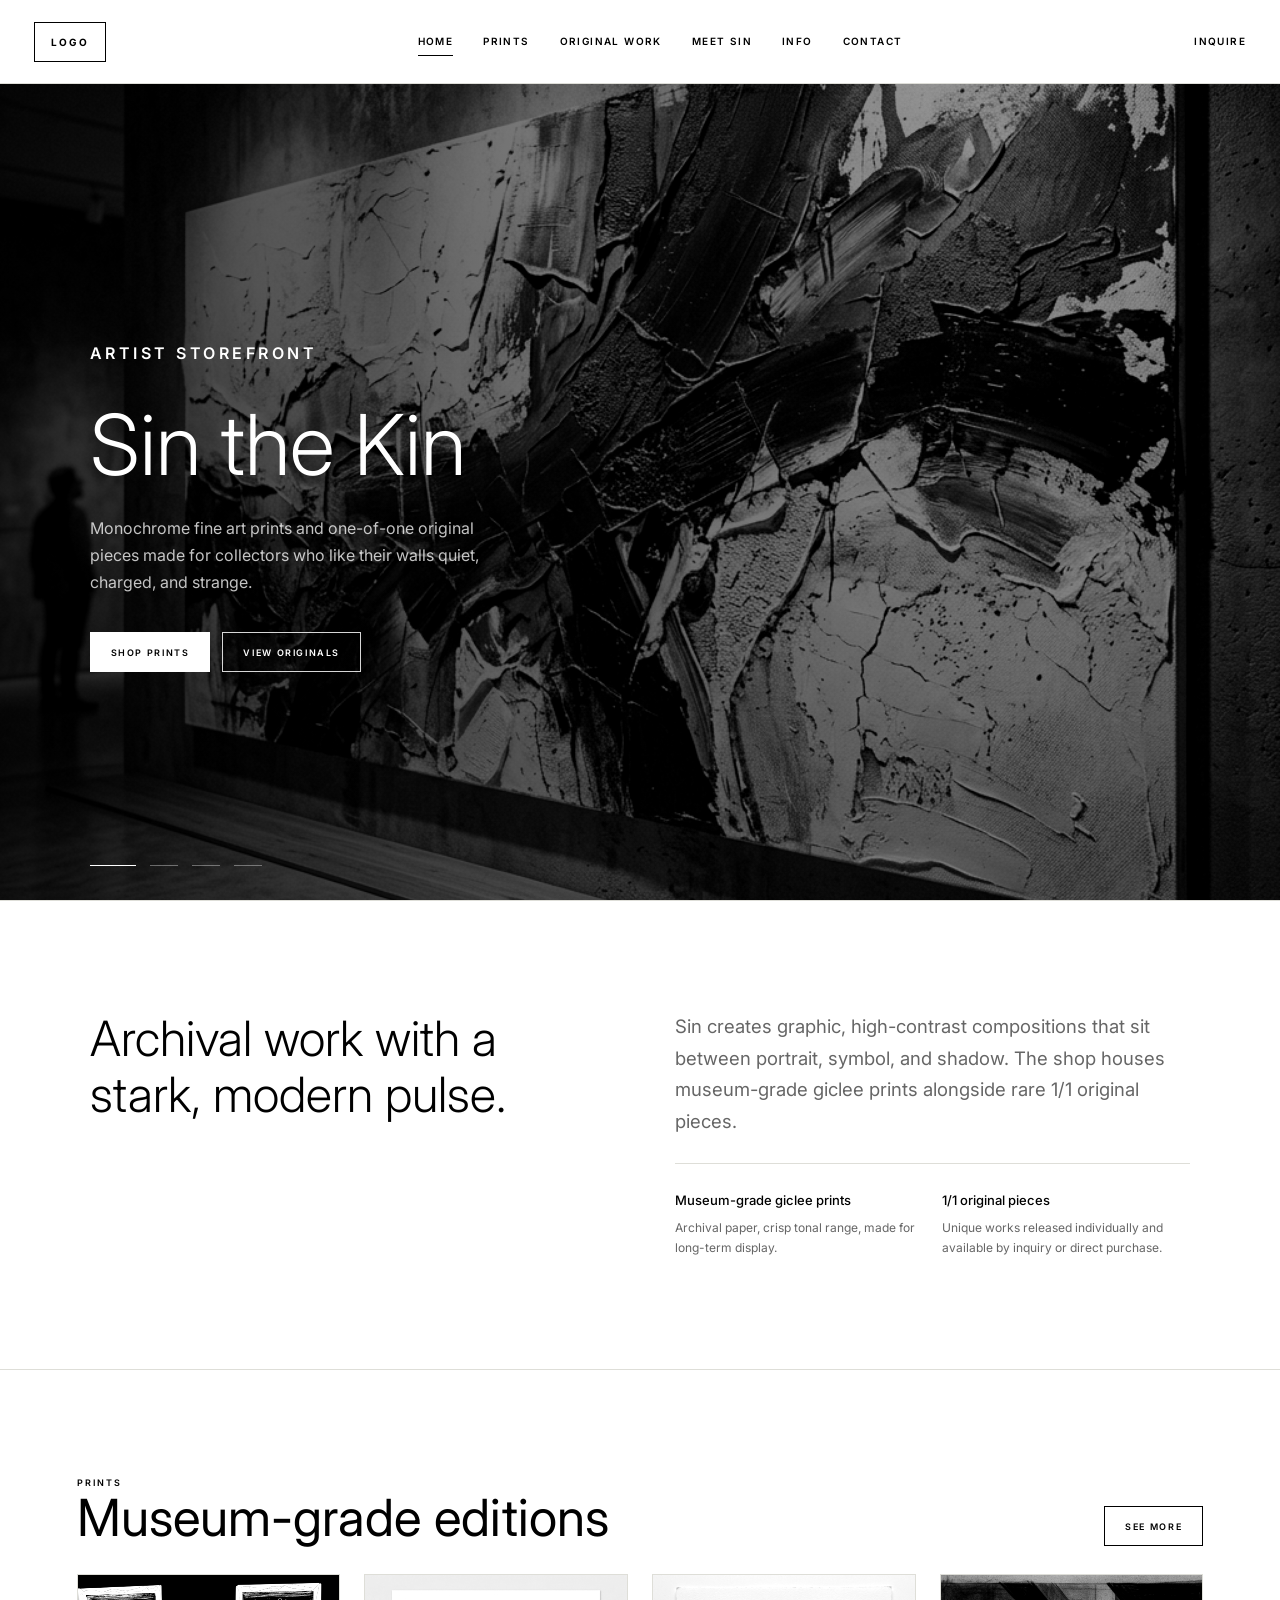
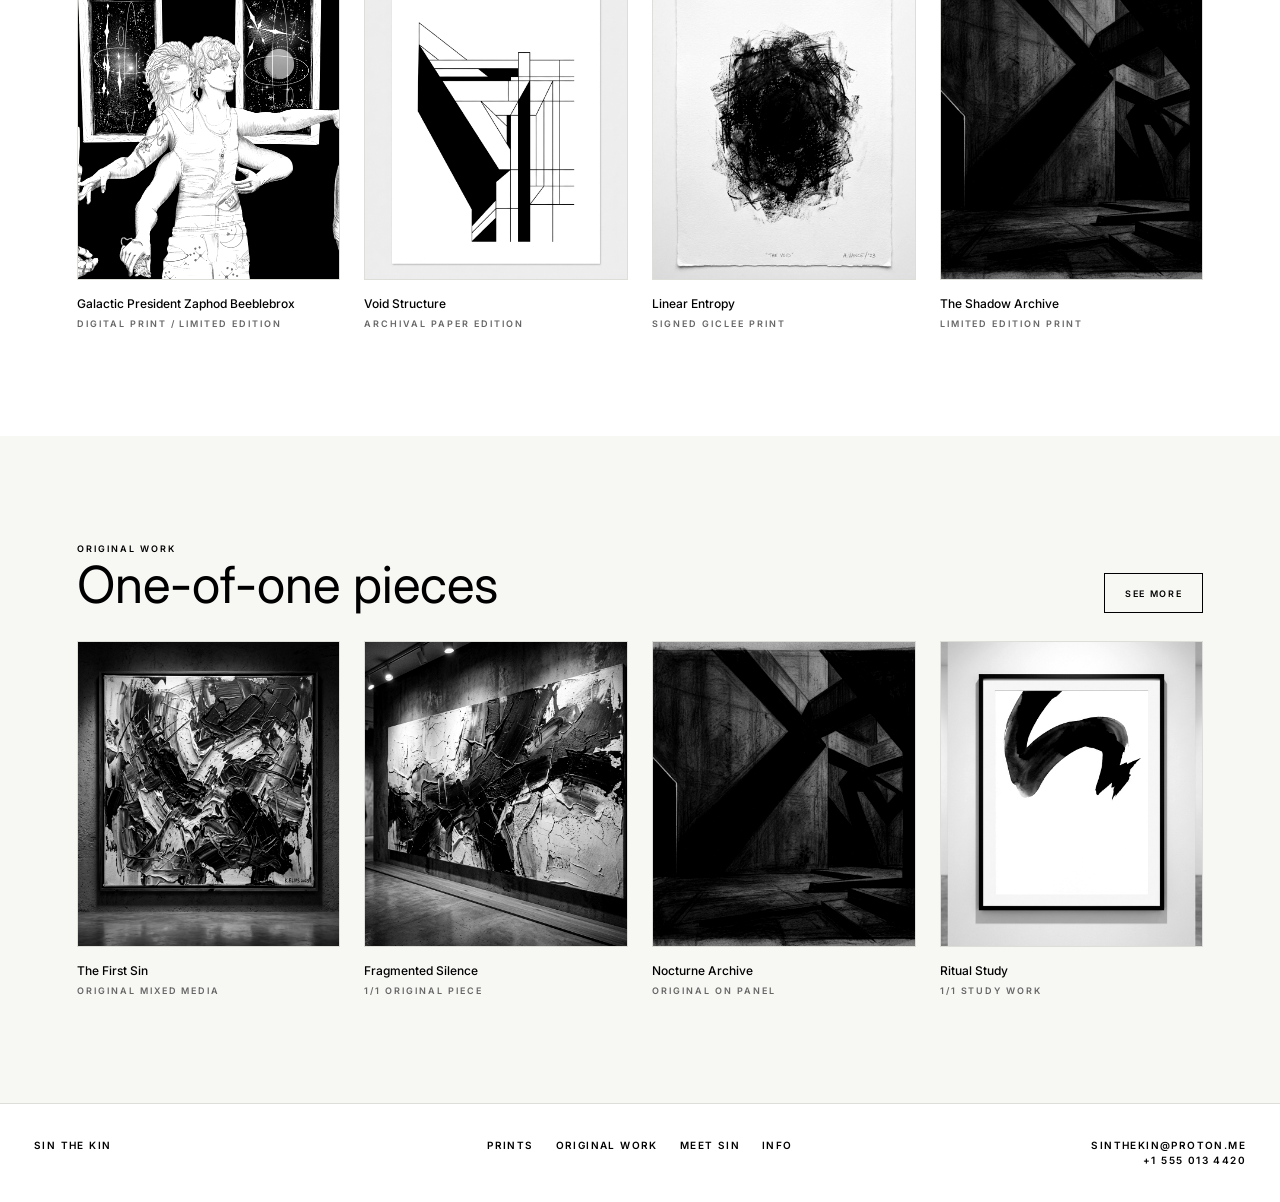
==== index.html @ 2b5909f4 "Initial Sin the Kin website" ====
<!DOCTYPE html>
<html lang="en">

<head>
    <meta charset="UTF-8">
    <meta name="viewport" content="width=device-width, initial-scale=1.0">
    <title>Sin the Kin | Fine Art Prints and Originals</title>
    <link rel="preconnect" href="https://fonts.googleapis.com">
    <link rel="preconnect" href="https://fonts.gstatic.com" crossorigin>
    <link href="https://fonts.googleapis.com/css2?family=Inter:wght@300;400;700;800;900&display=swap" rel="stylesheet">
    <link rel="stylesheet" href="styles.css">
</head>

<body>
    <header class="site-header">
        <a href="index.html" class="logo-mark">Logo</a>
        <nav class="top-nav" aria-label="Primary navigation">
            <a href="index.html" class="active">Home</a>
            <a href="prints.html">Prints</a>
            <a href="originals.html">Original Work</a>
            <a href="meet-sin.html">Meet Sin</a>
            <a href="info.html">Info</a>
            <a href="contact.html">Contact</a>
        </nav>
        <a class="utility-link" href="contact.html">Inquire</a>
    </header>

    <main>
        <section class="hero" aria-label="Featured artwork">
            <div class="hero-slide active" style="background-image: url('assets/hero-01.png');"></div>
            <div class="hero-slide" style="background-image: url('assets/hero-02.png');"></div>
            <div class="hero-slide" style="background-image: url('assets/original-01.png');"></div>
            <div class="hero-slide" style="background-image: url('assets/print-01.png');"></div>

            <div class="hero-copy">
                <p class="eyebrow">Artist storefront</p>
                <h1>Sin the Kin</h1>
                <p>Monochrome fine art prints and one-of-one original pieces made for collectors who like their walls quiet, charged, and strange.</p>
                <div class="button-row">
                    <a class="button fill" href="prints.html">Shop Prints</a>
                    <a class="button" href="originals.html">View Originals</a>
                </div>
            </div>

            <div class="hero-dots" aria-hidden="true">
                <span class="active"></span>
                <span></span>
                <span></span>
                <span></span>
            </div>
        </section>

        <section class="intro-band" aria-labelledby="intro-title">
            <h2 id="intro-title">Archival work with a stark, modern pulse.</h2>
            <div class="intro-copy">
                <p>Sin creates graphic, high-contrast compositions that sit between portrait, symbol, and shadow. The shop houses museum-grade giclee prints alongside rare 1/1 original pieces.</p>
                <div class="intro-points">
                    <div>
                        <h3>Museum-grade giclee prints</h3>
                        <p>Archival paper, crisp tonal range, made for long-term display.</p>
                    </div>
                    <div>
                        <h3>1/1 original pieces</h3>
                        <p>Unique works released individually and available by inquiry or direct purchase.</p>
                    </div>
                </div>
            </div>
        </section>

        <section class="section" aria-labelledby="prints-preview">
            <div class="section-header">
                <div>
                    <p class="eyebrow">Prints</p>
                    <h2 id="prints-preview">Museum-grade editions</h2>
                </div>
                <a class="see-more" href="prints.html">See More</a>
            </div>
            <div class="product-grid">
                <article class="product-card">
                    <a href="prints.html">
                        <div class="product-image"><img src="assets/galactic-president-zaphod-beeblebrox.jpg" alt="Galactic President Zaphod Beeblebrox print"></div>
                        <h3>Galactic President Zaphod Beeblebrox</h3>
                        <p class="product-meta">Digital print / limited edition</p>
                    </a>
                </article>
                <article class="product-card">
                    <a href="prints.html">
                        <div class="product-image"><img src="assets/print-02.png" alt="Void Structure print"></div>
                        <h3>Void Structure</h3>
                        <p class="product-meta">Archival paper edition</p>
                    </a>
                </article>
                <article class="product-card">
                    <a href="prints.html">
                        <div class="product-image"><img src="assets/print-03.png" alt="Linear Entropy print"></div>
                        <h3>Linear Entropy</h3>
                        <p class="product-meta">Signed giclee print</p>
                    </a>
                </article>
                <article class="product-card">
                    <a href="prints.html">
                        <div class="product-image"><img src="assets/hero-02.png" alt="The Shadow Archive print"></div>
                        <h3>The Shadow Archive</h3>
                        <p class="product-meta">Limited edition print</p>
                    </a>
                </article>
            </div>
        </section>

        <section class="section alt" aria-labelledby="originals-preview">
            <div class="section-header">
                <div>
                    <p class="eyebrow">Original work</p>
                    <h2 id="originals-preview">One-of-one pieces</h2>
                </div>
                <a class="see-more" href="originals.html">See More</a>
            </div>
            <div class="product-grid">
                <article class="product-card">
                    <a href="originals.html">
                        <div class="product-image"><img src="assets/original-01.png" alt="The First Sin original artwork"></div>
                        <h3>The First Sin</h3>
                        <p class="product-meta">Original mixed media</p>
                    </a>
                </article>
                <article class="product-card">
                    <a href="originals.html">
                        <div class="product-image"><img src="assets/hero-01.png" alt="Fragmented Silence original artwork"></div>
                        <h3>Fragmented Silence</h3>
                        <p class="product-meta">1/1 original piece</p>
                    </a>
                </article>
                <article class="product-card">
                    <a href="originals.html">
                        <div class="product-image"><img src="assets/hero-02.png" alt="Nocturne Archive original artwork"></div>
                        <h3>Nocturne Archive</h3>
                        <p class="product-meta">Original on panel</p>
                    </a>
                </article>
                <article class="product-card">
                    <a href="originals.html">
                        <div class="product-image"><img src="assets/print-01.png" alt="Ritual Study original artwork"></div>
                        <h3>Ritual Study</h3>
                        <p class="product-meta">1/1 study work</p>
                    </a>
                </article>
            </div>
        </section>
    </main>

    <footer class="site-footer">
        <p>Sin the Kin</p>
        <div class="footer-links">
            <a href="prints.html">Prints</a>
            <a href="originals.html">Original Work</a>
            <a href="meet-sin.html">Meet Sin</a>
            <a href="info.html">Info</a>
        </div>
        <p class="footer-contact">sinthekin@proton.me<br>+1 555 013 4420</p>
    </footer>
    <script>
        const heroSlides = document.querySelectorAll('.hero-slide');
        const heroDots = document.querySelectorAll('.hero-dots span');
        let heroIndex = 0;

        function setHeroSlide(index) {
            heroSlides[heroIndex].classList.remove('active');
            heroDots[heroIndex].classList.remove('active');
            heroIndex = index;
            heroSlides[heroIndex].classList.add('active');
            heroDots[heroIndex].classList.add('active');
        }

        setInterval(() => {
            setHeroSlide((heroIndex + 1) % heroSlides.length);
        }, 4800);
    </script>
</body>

</html>
---- styles.css ----
:root {
    --black: #000;
    --white: #fff;
    --paper: #f7f7f4;
    --line: #deded8;
    --muted: #666;
    --soft: #efefeb;
    --header-height: 84px;
}

* {
    box-sizing: border-box;
    margin: 0;
    padding: 0;
}

html {
    scroll-behavior: smooth;
}

body {
    background: var(--white);
    color: var(--black);
    font-family: Inter, -apple-system, BlinkMacSystemFont, "Segoe UI", sans-serif;
    line-height: 1.5;
    padding-top: var(--header-height);
    -webkit-font-smoothing: antialiased;
}

img {
    display: block;
    max-width: 100%;
}

a {
    color: inherit;
}

h1,
h2,
h3 {
    font-weight: 500;
    letter-spacing: 0;
    line-height: 1.08;
    text-transform: none;
}

p {
    color: var(--muted);
}

.site-header {
    align-items: center;
    background: rgba(255, 255, 255, 0.94);
    border-bottom: 1px solid var(--line);
    display: grid;
    grid-template-columns: 160px 1fr 120px;
    height: var(--header-height);
    left: 0;
    padding: 0 34px;
    position: fixed;
    top: 0;
    width: 100%;
    z-index: 20;
}

.logo-mark {
    border: 1px solid var(--black);
    display: inline-flex;
    font-size: 10px;
    font-weight: 700;
    height: 40px;
    letter-spacing: 0.18em;
    line-height: 1;
    text-decoration: none;
    text-transform: uppercase;
    width: 72px;
    align-items: center;
    justify-content: center;
}

.top-nav {
    display: flex;
    gap: 30px;
    justify-content: center;
}

.top-nav a,
.utility-link,
.footer-links a {
    font-size: 10px;
    font-weight: 600;
    letter-spacing: 0.14em;
    text-decoration: none;
    text-transform: uppercase;
}

.top-nav a {
    border-bottom: 1px solid transparent;
    padding: 6px 0;
}

.top-nav a.active,
.top-nav a:hover,
.footer-links a:hover {
    border-bottom-color: var(--black);
}

.utility-link {
    justify-self: end;
}

.hero {
    align-items: center;
    background: var(--black);
    display: flex;
    min-height: calc(100vh - var(--header-height));
    overflow: hidden;
    padding: clamp(28px, 7vw, 104px);
    position: relative;
}

.hero::after {
    background:
        linear-gradient(90deg, rgba(0, 0, 0, 0.72), rgba(0, 0, 0, 0.42) 42%, rgba(0, 0, 0, 0.18)),
        linear-gradient(180deg, rgba(0, 0, 0, 0.18), rgba(0, 0, 0, 0.34));
    content: "";
    inset: 0;
    position: absolute;
    z-index: 1;
}

.hero-slide {
    background-position: center;
    background-size: cover;
    filter: grayscale(1) contrast(1.06);
    inset: 0;
    opacity: 0;
    position: absolute;
    transform: scale(1.015);
    transition: opacity 1400ms ease, transform 5400ms ease;
}

.hero-slide.active {
    opacity: 1;
    transform: scale(1);
}

.hero-kicker,
.eyebrow,
.product-meta,
.small-label {
    color: var(--black);
    font-size: 9px;
    font-weight: 600;
    letter-spacing: 0.22em;
    text-transform: uppercase;
}

.hero-copy {
    max-width: 560px;
    position: relative;
    z-index: 2;
}

.hero-copy .eyebrow,
.hero-copy h1,
.hero-copy p {
    color: var(--white);
}

.hero-copy h1 {
    font-size: clamp(44px, 7vw, 84px);
    font-weight: 300;
    line-height: 1;
    margin-top: 18px;
    max-width: 520px;
}

.hero-copy p {
    color: rgba(255, 255, 255, 0.76);
    font-size: clamp(15px, 1.25vw, 18px);
    line-height: 1.7;
    margin: 28px 0 36px;
    max-width: 430px;
}

.hero-dots {
    bottom: 34px;
    display: flex;
    gap: 14px;
    left: clamp(28px, 7vw, 104px);
    position: absolute;
    z-index: 2;
}

.hero-dots span {
    background: rgba(255, 255, 255, 0.36);
    display: block;
    height: 1px;
    transition: background 180ms ease, width 180ms ease;
    width: 28px;
}

.hero-dots span.active {
    background: var(--white);
    width: 46px;
}

.button-row {
    display: flex;
    flex-wrap: wrap;
    gap: 12px;
}

.button,
.buy-button,
.see-more {
    align-items: center;
    border: 1px solid var(--black);
    display: inline-flex;
    font-size: 9px;
    font-weight: 600;
    justify-content: center;
    letter-spacing: 0.18em;
    min-height: 40px;
    padding: 0 20px;
    text-decoration: none;
    text-transform: uppercase;
    transition: background 180ms ease, color 180ms ease;
}

.button:hover,
.buy-button:hover,
.see-more:hover,
.button.fill {
    background: var(--black);
    color: var(--white);
}

.button.fill:hover {
    background: var(--white);
    color: var(--black);
}

.hero .button {
    border-color: rgba(255, 255, 255, 0.84);
    color: var(--white);
}

.hero .button.fill {
    background: var(--white);
    color: var(--black);
}

.hero .button:hover {
    background: var(--white);
    color: var(--black);
}

.hero .button.fill:hover {
    background: transparent;
    color: var(--white);
}

.intro-band {
    background: var(--white);
    border-bottom: 1px solid var(--line);
    border-top: 1px solid var(--line);
    color: var(--black);
    display: grid;
    gap: 70px;
    grid-template-columns: 1fr 1fr;
    padding: 110px clamp(24px, 7vw, 104px);
}

.intro-band h2 {
    color: var(--black);
    font-size: clamp(30px, 3.8vw, 54px);
    font-weight: 300;
    line-height: 1.16;
    max-width: 620px;
}

.intro-copy {
    display: grid;
    gap: 26px;
}

.intro-copy p {
    color: var(--muted);
    font-size: clamp(15px, 1.45vw, 19px);
    line-height: 1.7;
}

.intro-points {
    border-top: 1px solid var(--line);
    display: grid;
    gap: 18px;
    grid-template-columns: 1fr 1fr;
    padding-top: 28px;
}

.intro-points h3 {
    color: var(--black);
    font-size: 13px;
    font-weight: 500;
    line-height: 1.35;
}

.intro-points p {
    color: var(--muted);
    font-size: 12px;
    margin-top: 8px;
}

.section {
    padding: 106px clamp(22px, 6vw, 86px);
}

.section.alt {
    background: var(--paper);
}

.section-header,
.page-header {
    align-items: end;
    display: flex;
    gap: 24px;
    justify-content: space-between;
    margin-bottom: 28px;
}

.section-header h2,
.page-header h1 {
    font-size: clamp(30px, 4vw, 54px);
    font-weight: 400;
    line-height: 1.12;
}

.section-header p,
.page-header p {
    max-width: 420px;
}

.product-grid {
    display: grid;
    gap: 24px;
    grid-template-columns: repeat(4, minmax(0, 1fr));
}

.product-grid.full {
    grid-template-columns: repeat(5, minmax(0, 1fr));
}

.product-card {
    min-width: 0;
}

.product-card a {
    text-decoration: none;
}

.product-image {
    aspect-ratio: 1 / 1.16;
    background: var(--soft);
    border: 1px solid var(--line);
    margin-bottom: 16px;
    overflow: hidden;
}

.product-image img {
    filter: grayscale(1) contrast(1.08);
    height: 100%;
    object-fit: cover;
    transition: transform 320ms ease;
    width: 100%;
}

.product-card:hover img {
    transform: scale(1.035);
}

.product-card h3 {
    font-size: 12px;
    font-weight: 500;
    line-height: 1.35;
    margin-bottom: 6px;
}

.product-card .product-meta {
    color: var(--muted);
    font-size: 9px;
    line-height: 1.35;
}

.product-detail-layout {
    display: grid;
    gap: clamp(28px, 5vw, 72px);
    grid-template-columns: minmax(0, 1.1fr) minmax(300px, 0.9fr);
}

.product-detail-image {
    background: var(--soft);
    border: 1px solid var(--line);
}

.product-detail-image img {
    filter: grayscale(1) contrast(1.04);
    height: 100%;
    object-fit: cover;
    width: 100%;
}

.product-description {
    color: var(--black);
    font-size: 15px;
    line-height: 1.65;
    margin-bottom: 22px;
}

.product-specs {
    display: grid;
    gap: 16px;
    margin: 22px 0;
}

.product-specs div {
    border-top: 1px solid var(--line);
    display: grid;
    gap: 14px;
    grid-template-columns: 130px 1fr;
    padding-top: 14px;
}

.product-specs dt,
.price-row span {
    color: var(--black);
    font-size: 9px;
    font-weight: 600;
    letter-spacing: 0.18em;
    text-transform: uppercase;
}

.product-specs dd,
.product-note {
    color: var(--muted);
    font-size: 13px;
    line-height: 1.55;
}

.price-row {
    display: flex;
    flex-wrap: wrap;
    gap: 10px 18px;
    margin-top: 22px;
}

.detail-button {
    margin-top: 28px;
    max-width: 320px;
}

.buy-button {
    margin-top: 13px;
    width: 100%;
}

.page-header {
    min-height: 240px;
    padding: 86px clamp(22px, 6vw, 86px) 34px;
}

.statement-layout {
    display: grid;
    gap: 54px;
    grid-template-columns: 0.78fr 1.22fr;
}

.statement-layout img {
    aspect-ratio: 4 / 5;
    filter: grayscale(1) contrast(1.08);
    height: 100%;
    object-fit: cover;
    width: 100%;
}

.statement-text {
    align-content: center;
    display: grid;
    gap: 26px;
}

.statement-text .lead {
    color: var(--black);
    font-size: clamp(24px, 3vw, 40px);
    font-weight: 300;
    line-height: 1.2;
}

.text-columns {
    columns: 2 280px;
    column-gap: 44px;
}

.text-columns p {
    break-inside: avoid;
    margin-bottom: 18px;
}

.info-list {
    border-top: 1px solid var(--line);
    max-width: 920px;
}

details {
    border-bottom: 1px solid var(--line);
    padding: 24px 0;
}

summary {
    cursor: pointer;
    font-size: clamp(22px, 3vw, 34px);
    font-weight: 400;
    letter-spacing: 0;
    list-style: none;
    text-transform: none;
}

summary::-webkit-details-marker {
    display: none;
}

summary::after {
    content: "+";
    float: right;
    font-weight: 400;
}

details[open] summary::after {
    content: "-";
}

details p {
    margin-top: 18px;
    max-width: 690px;
}

.contact-panel {
    border: 1px solid var(--line);
    display: grid;
    gap: 1px;
    grid-template-columns: 1fr 1fr;
    max-width: 980px;
}

.contact-item {
    background: var(--white);
    padding: 34px;
}

.contact-item a {
    display: block;
    font-size: clamp(22px, 3vw, 36px);
    font-weight: 400;
    line-height: 1.12;
    margin-top: 16px;
    text-decoration: none;
    text-transform: none;
}

.site-footer {
    border-top: 1px solid var(--line);
    display: grid;
    gap: 30px;
    grid-template-columns: 1fr auto 1fr;
    padding: 34px;
}

.site-footer p {
    color: var(--black);
    font-size: 10px;
    font-weight: 600;
    letter-spacing: 0.14em;
    text-transform: uppercase;
}

.footer-links {
    display: flex;
    gap: 22px;
    justify-content: center;
}

.footer-contact {
    justify-self: end;
    text-align: right;
}

@media (max-width: 980px) {
    :root {
        --header-height: 112px;
    }

    .site-header {
        grid-template-columns: 1fr auto;
        height: var(--header-height);
        padding: 16px 22px;
    }

    .top-nav {
        grid-column: 1 / -1;
        grid-row: 2;
        justify-content: flex-start;
        gap: 18px;
        overflow-x: auto;
        padding-top: 12px;
    }

    .utility-link {
        align-self: start;
    }

    .intro-band,
    .statement-layout,
    .contact-panel,
    .product-detail-layout {
        grid-template-columns: 1fr;
    }

    .product-grid,
    .product-grid.full {
        grid-template-columns: repeat(2, minmax(0, 1fr));
    }

}

@media (max-width: 640px) {
    .site-header {
        padding-inline: 16px;
    }

    .top-nav a,
    .utility-link,
    .footer-links a {
        font-size: 9px;
    }

    .hero {
        padding: 28px 18px 72px;
    }

    .hero-copy {
        padding: 0;
    }

    .hero-copy h1 {
        font-size: 42px;
    }

    .section,
    .intro-band,
    .page-header {
        padding-inline: 18px;
    }

    .section-header,
    .page-header,
    .site-footer {
        align-items: start;
        flex-direction: column;
        grid-template-columns: 1fr;
    }

    .product-grid,
    .product-grid.full,
    .intro-points {
        grid-template-columns: 1fr;
    }

    .product-specs div {
        grid-template-columns: 1fr;
    }

    .footer-links {
        justify-content: flex-start;
        flex-wrap: wrap;
    }

    .footer-contact {
        justify-self: start;
        text-align: left;
    }
}
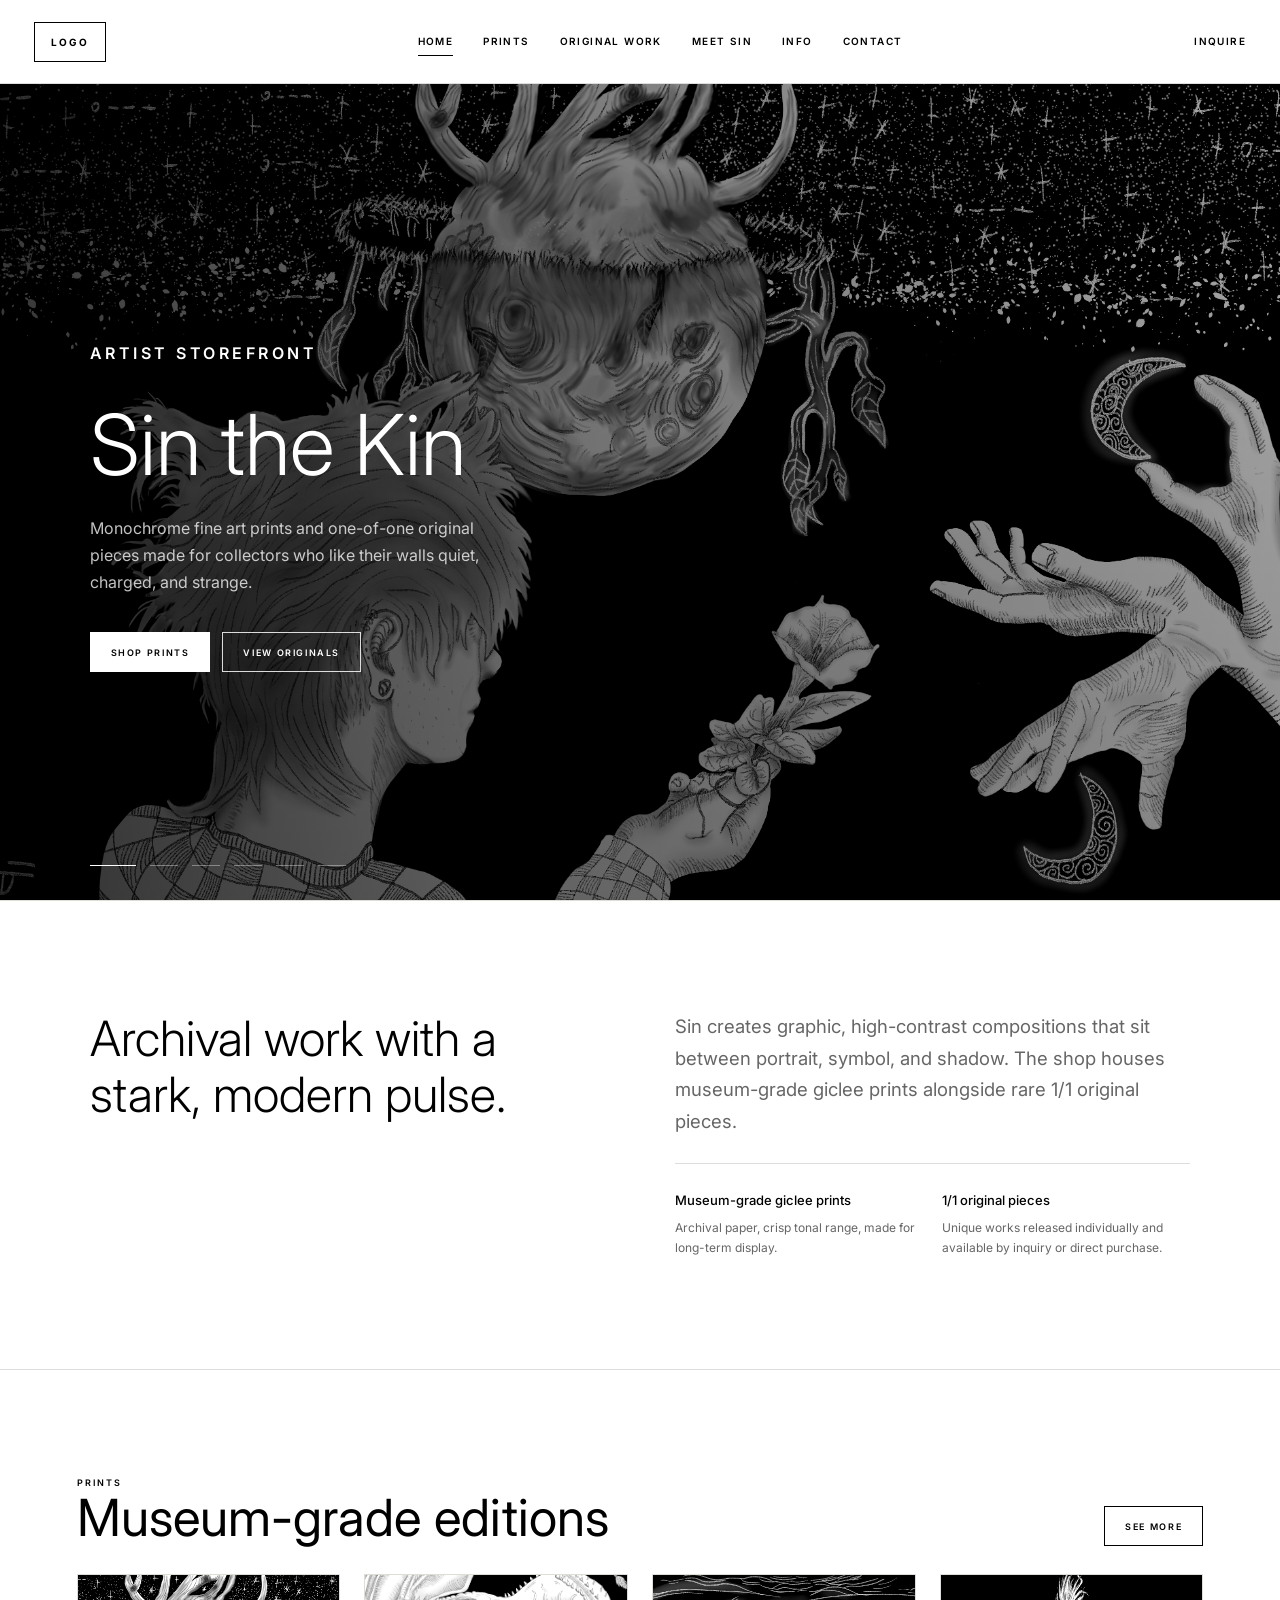
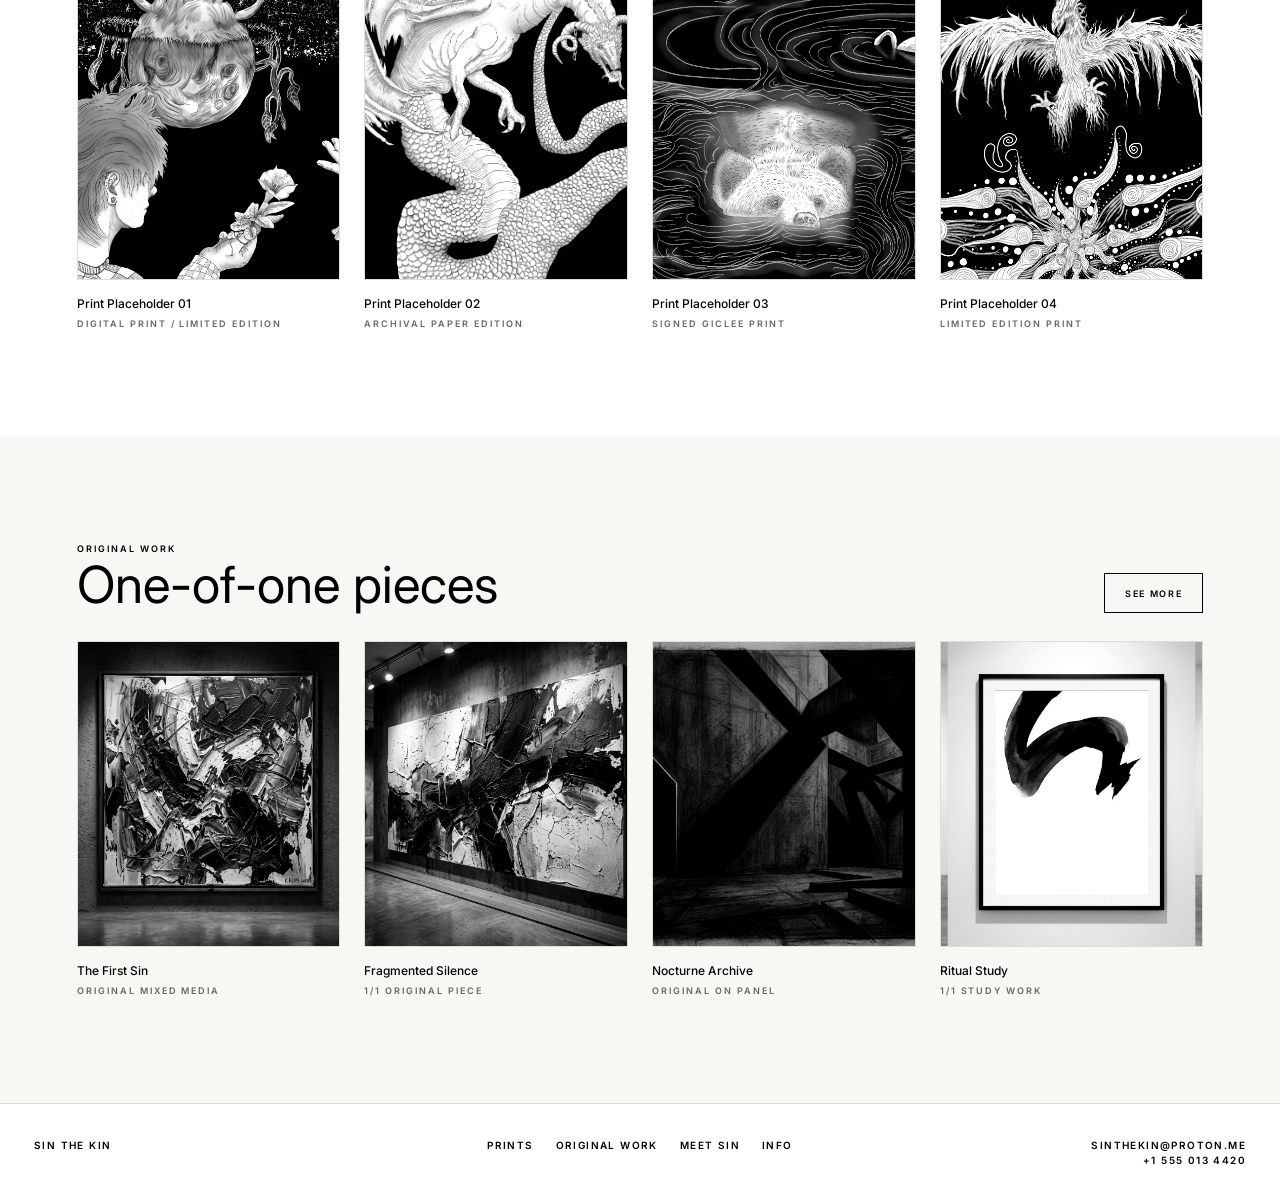
==== commit 60ef4634: "Add new print artwork assets" ====
--- a/index.html
+++ b/index.html
@@ -8,7 +8,7 @@
     <link rel="preconnect" href="https://fonts.googleapis.com">
     <link rel="preconnect" href="https://fonts.gstatic.com" crossorigin>
     <link href="https://fonts.googleapis.com/css2?family=Inter:wght@300;400;700;800;900&display=swap" rel="stylesheet">
-    <link rel="stylesheet" href="styles.css">
+    <link rel="stylesheet" href="styles.css?v=artwork-assets-1">
 </head>
 
 <body>
@@ -27,10 +27,12 @@
 
     <main>
         <section class="hero" aria-label="Featured artwork">
-            <div class="hero-slide active" style="background-image: url('assets/hero-01.png');"></div>
-            <div class="hero-slide" style="background-image: url('assets/hero-02.png');"></div>
-            <div class="hero-slide" style="background-image: url('assets/original-01.png');"></div>
-            <div class="hero-slide" style="background-image: url('assets/print-01.png');"></div>
+            <div class="hero-slide active" style="background-image: url('assets/print-moon-picking.jpg');"></div>
+            <div class="hero-slide" style="background-image: url('assets/print-dragon-study.jpg');"></div>
+            <div class="hero-slide" style="background-image: url('assets/print-honey-swimming.jpg');"></div>
+            <div class="hero-slide" style="background-image: url('assets/print-phoenix-study.jpg');"></div>
+            <div class="hero-slide" style="background-image: url('assets/print-clown-portrait.jpg');"></div>
+            <div class="hero-slide" style="background-image: url('assets/print-court-procession.jpg');"></div>
 
             <div class="hero-copy">
                 <p class="eyebrow">Artist storefront</p>
@@ -44,6 +46,8 @@
 
             <div class="hero-dots" aria-hidden="true">
                 <span class="active"></span>
+                <span></span>
+                <span></span>
                 <span></span>
                 <span></span>
                 <span></span>
@@ -78,29 +82,29 @@
             <div class="product-grid">
                 <article class="product-card">
                     <a href="prints.html">
-                        <div class="product-image"><img src="assets/galactic-president-zaphod-beeblebrox.jpg" alt="Galactic President Zaphod Beeblebrox print"></div>
-                        <h3>Galactic President Zaphod Beeblebrox</h3>
+                        <div class="product-image"><img src="assets/print-moon-picking.jpg" alt="Moon picking print placeholder"></div>
+                        <h3>Print Placeholder 01</h3>
                         <p class="product-meta">Digital print / limited edition</p>
                     </a>
                 </article>
                 <article class="product-card">
                     <a href="prints.html">
-                        <div class="product-image"><img src="assets/print-02.png" alt="Void Structure print"></div>
-                        <h3>Void Structure</h3>
+                        <div class="product-image"><img src="assets/print-dragon-study.jpg" alt="Dragon study print placeholder"></div>
+                        <h3>Print Placeholder 02</h3>
                         <p class="product-meta">Archival paper edition</p>
                     </a>
                 </article>
                 <article class="product-card">
                     <a href="prints.html">
-                        <div class="product-image"><img src="assets/print-03.png" alt="Linear Entropy print"></div>
-                        <h3>Linear Entropy</h3>
+                        <div class="product-image"><img src="assets/print-honey-swimming.jpg" alt="Honey swimming print placeholder"></div>
+                        <h3>Print Placeholder 03</h3>
                         <p class="product-meta">Signed giclee print</p>
                     </a>
                 </article>
                 <article class="product-card">
                     <a href="prints.html">
-                        <div class="product-image"><img src="assets/hero-02.png" alt="The Shadow Archive print"></div>
-                        <h3>The Shadow Archive</h3>
+                        <div class="product-image"><img src="assets/print-phoenix-study.jpg" alt="Phoenix study print placeholder"></div>
+                        <h3>Print Placeholder 04</h3>
                         <p class="product-meta">Limited edition print</p>
                     </a>
                 </article>
--- a/styles.css
+++ b/styles.css
@@ -6,6 +6,7 @@
     --muted: #666;
     --soft: #efefeb;
     --header-height: 84px;
+    --inner-page-inset: clamp(24px, 6vw, 96px);
 }
 
 * {
@@ -471,10 +472,65 @@
     padding: 86px clamp(22px, 6vw, 86px) 34px;
 }
 
+.info-page-header {
+    animation: faqFadeDown 900ms ease both;
+    padding-left: calc(clamp(22px, 6vw, 86px) + var(--inner-page-inset));
+}
+
+.meet-page-header {
+    animation: faqFadeDown 900ms ease both;
+    min-height: 210px;
+    margin-bottom: 0;
+    padding-bottom: 20px;
+    padding-left: calc(clamp(22px, 6vw, 86px) + var(--inner-page-inset));
+}
+
+.meet-statement-section {
+    padding-top: 44px;
+}
+
+.meet-statement-section .statement-layout {
+    margin-left: var(--inner-page-inset);
+    width: calc(100% - var(--inner-page-inset));
+}
+
+.contact-page-header {
+    animation: faqFadeDown 900ms ease both;
+    padding-left: calc(clamp(22px, 6vw, 86px) + var(--inner-page-inset));
+}
+
+.contact-section {
+    padding-top: 76px;
+}
+
+.contact-form {
+    animation: faqFadeDown 900ms ease both;
+    animation-delay: 160ms;
+    display: grid;
+    gap: 50px;
+    margin-left: var(--inner-page-inset);
+    max-width: 920px;
+    width: min(calc(100% - var(--inner-page-inset)), 920px);
+}
+
+.shop-page-header {
+    animation: faqFadeDown 900ms ease both;
+}
+
+.shop-grid-section .product-grid {
+    animation: faqFadeDown 900ms ease both;
+    animation-delay: 160ms;
+}
+
 .statement-layout {
     display: grid;
     gap: 54px;
     grid-template-columns: 0.78fr 1.22fr;
+}
+
+.meet-statement-section .statement-layout img {
+    animation: faqFadeDown 900ms ease both;
+    animation-delay: 140ms;
 }
 
 .statement-layout img {
@@ -491,6 +547,11 @@
     gap: 26px;
 }
 
+.meet-statement-section .statement-text {
+    animation: faqFadeDown 900ms ease both;
+    animation-delay: 280ms;
+}
+
 .statement-text .lead {
     color: var(--black);
     font-size: clamp(24px, 3vw, 40px);
@@ -510,12 +571,50 @@
 
 .info-list {
     border-top: 1px solid var(--line);
-    max-width: 920px;
+    margin-left: clamp(24px, 6vw, 96px);
+    margin-right: clamp(16px, 3vw, 40px);
+    max-width: 1100px;
+    width: calc(100% - clamp(24px, 6vw, 96px) - clamp(16px, 3vw, 40px));
+}
+
+.info-list details {
+    animation: faqFadeDown 900ms ease both;
+    animation-delay: 140ms;
 }
 
 details {
     border-bottom: 1px solid var(--line);
     padding: 24px 0;
+}
+
+.info-list details:nth-child(2) {
+    animation-delay: 420ms;
+}
+
+@keyframes faqFadeDown {
+    from {
+        opacity: 0;
+        transform: translateY(-12px);
+    }
+
+    to {
+        opacity: 1;
+        transform: translateY(0);
+    }
+}
+
+@media (prefers-reduced-motion: reduce) {
+    .info-page-header,
+    .info-list details,
+    .meet-page-header,
+    .meet-statement-section .statement-layout img,
+    .meet-statement-section .statement-text,
+    .contact-page-header,
+    .contact-form,
+    .shop-page-header,
+    .shop-grid-section .product-grid {
+        animation: none;
+    }
 }
 
 summary {
@@ -544,6 +643,48 @@
 details p {
     margin-top: 18px;
     max-width: 690px;
+}
+
+.faq-content {
+    margin-top: 28px;
+    max-width: 980px;
+}
+
+.faq-prose {
+    max-width: 980px;
+}
+
+.info-list .faq-prose h3 {
+    color: var(--black);
+    font-size: 15px;
+    font-weight: 600;
+    line-height: 1.35;
+    margin: 24px 0 10px;
+}
+
+.info-list .faq-prose h3:first-child {
+    margin-top: 0;
+}
+
+.info-list .faq-prose p {
+    color: var(--black);
+    font-size: 14px;
+    line-height: 1.5;
+    margin: 0 0 18px;
+    max-width: 1000px;
+}
+
+.info-list .faq-prose strong {
+    color: var(--black);
+    font-weight: 700;
+}
+
+.faq-section-break {
+    margin: 38px 0;
+}
+
+.faq-section-break:last-child {
+    margin-bottom: 0;
 }
 
 .contact-panel {
@@ -569,6 +710,60 @@
     text-transform: none;
 }
 
+.contact-form label {
+    display: grid;
+    gap: 18px;
+}
+
+.contact-form span {
+    color: var(--muted);
+    font-size: 18px;
+    font-weight: 400;
+}
+
+.contact-form input,
+.contact-form textarea {
+    background: transparent;
+    border: 0;
+    border-bottom: 1px solid rgba(0, 0, 0, 0.36);
+    border-radius: 0;
+    color: var(--black);
+    font: inherit;
+    font-size: 16px;
+    outline: none;
+    padding: 0 0 12px;
+    width: 100%;
+}
+
+.contact-form textarea {
+    min-height: 136px;
+    resize: vertical;
+}
+
+.contact-form input:focus,
+.contact-form textarea:focus {
+    border-color: var(--black);
+}
+
+.contact-submit {
+    align-self: start;
+    background: transparent;
+    border: 1px solid var(--black);
+    color: var(--black);
+    cursor: pointer;
+    font: inherit;
+    font-size: 10px;
+    font-weight: 700;
+    letter-spacing: 0.18em;
+    padding: 13px 18px;
+    text-transform: uppercase;
+}
+
+.contact-submit:hover {
+    background: var(--black);
+    color: var(--white);
+}
+
 .site-footer {
     border-top: 1px solid var(--line);
     display: grid;
@@ -627,6 +822,11 @@
         grid-template-columns: 1fr;
     }
 
+    .contact-form {
+        margin-left: var(--inner-page-inset);
+        width: min(calc(100% - var(--inner-page-inset)), 920px);
+    }
+
     .product-grid,
     .product-grid.full {
         grid-template-columns: repeat(2, minmax(0, 1fr));
@@ -661,6 +861,22 @@
     .intro-band,
     .page-header {
         padding-inline: 18px;
+    }
+
+    .info-page-header,
+    .meet-page-header,
+    .contact-page-header {
+        padding-left: calc(18px + var(--inner-page-inset));
+    }
+
+    .contact-section {
+        padding-top: 42px;
+    }
+
+    .contact-form {
+        gap: 38px;
+        margin-left: var(--inner-page-inset);
+        width: calc(100% - var(--inner-page-inset));
     }
 
     .section-header,
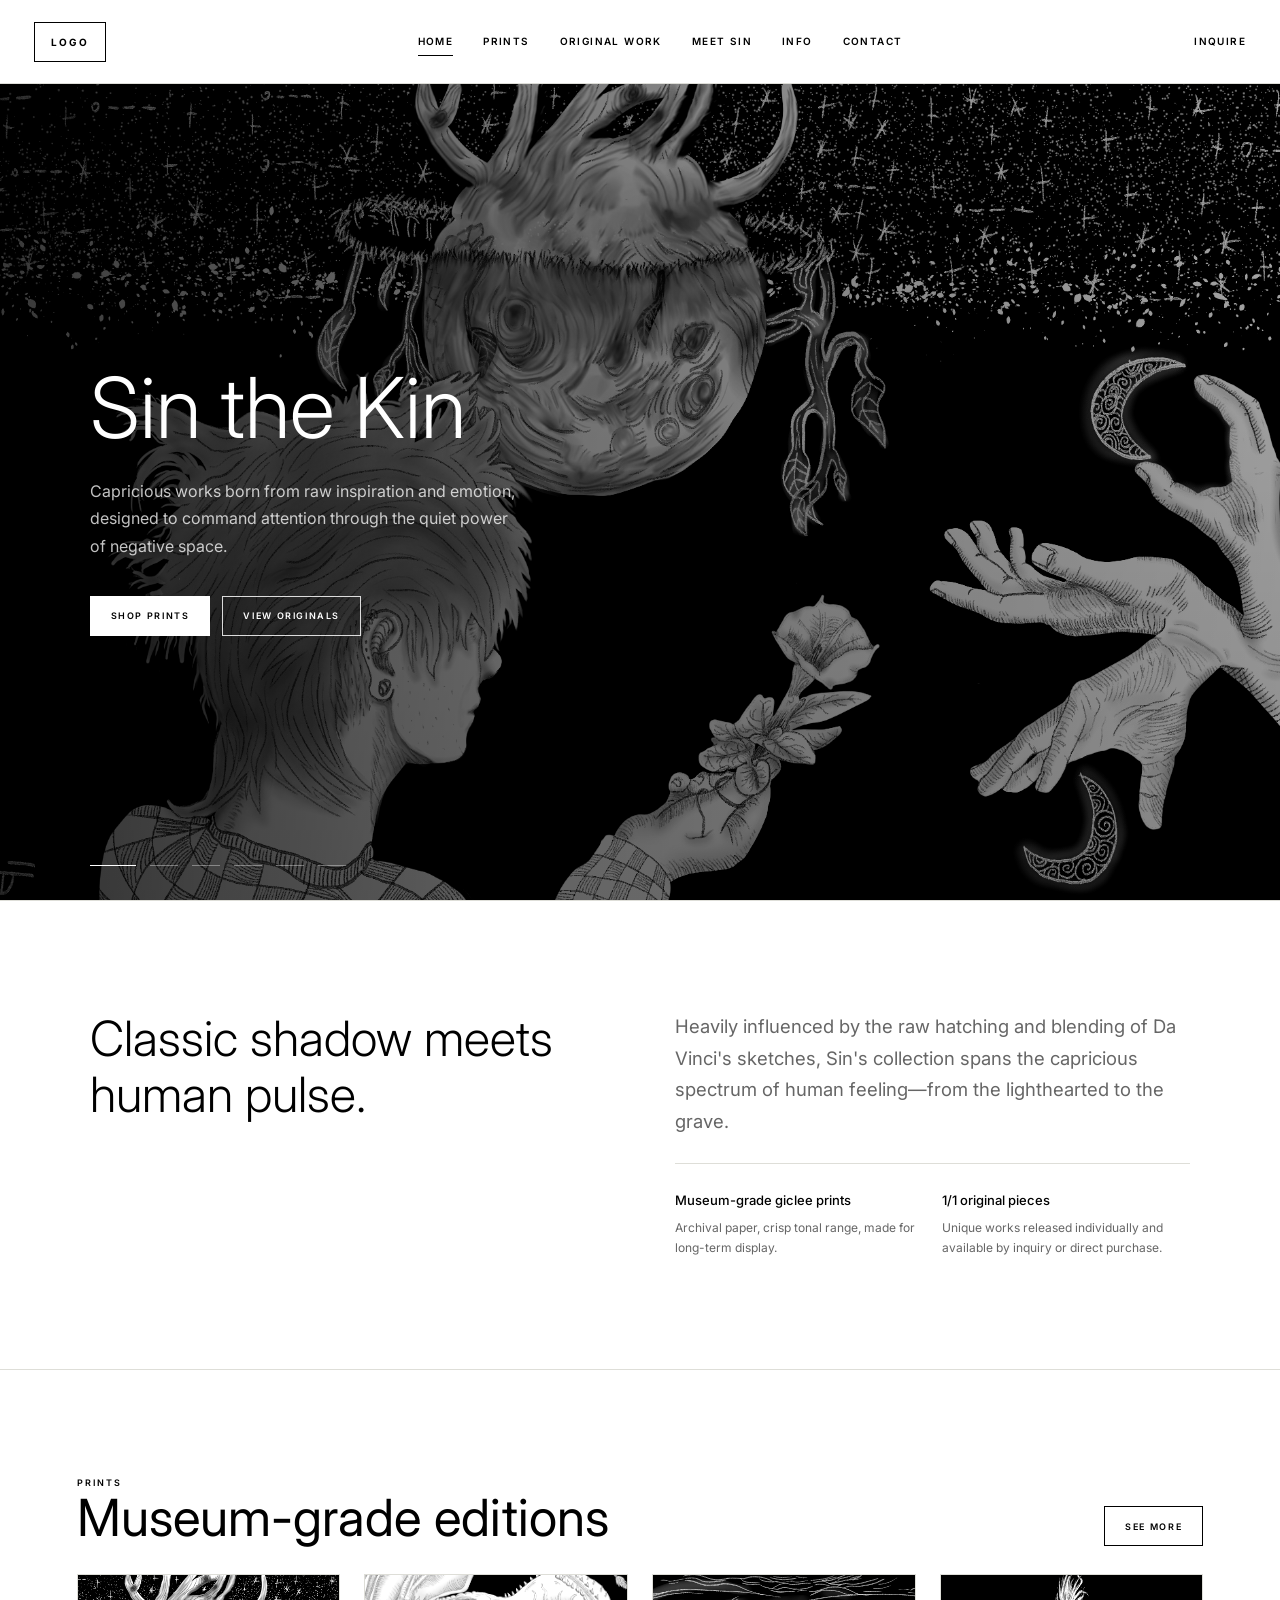
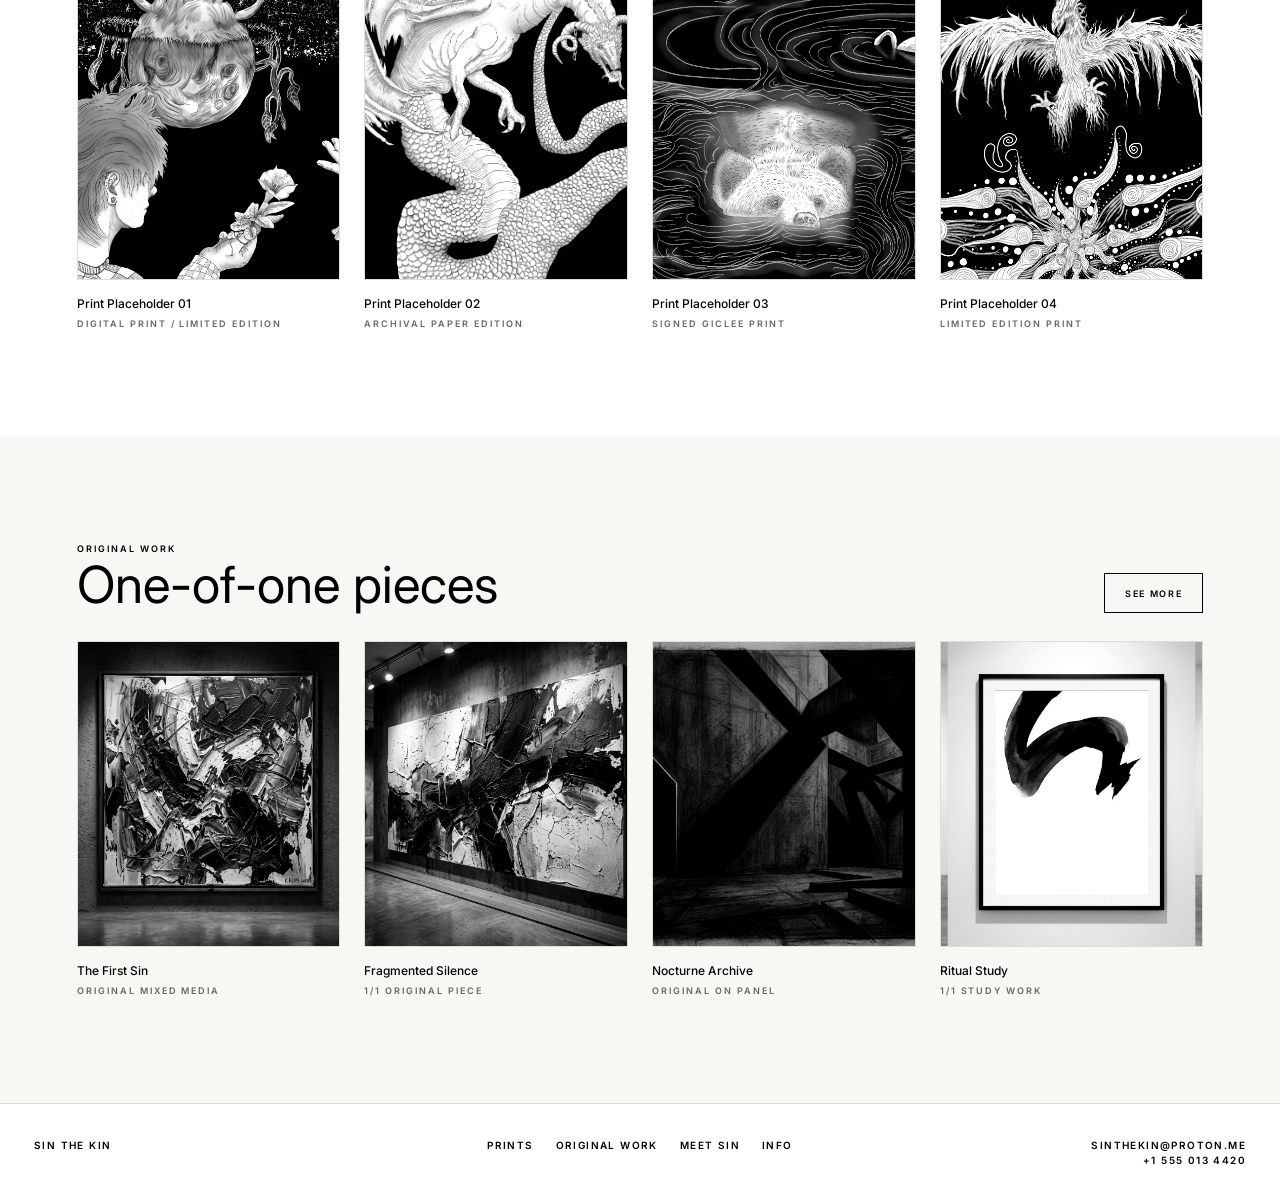
==== commit 1cb2df51: "Revise home page copy" ====
--- a/index.html
+++ b/index.html
@@ -8,7 +8,7 @@
     <link rel="preconnect" href="https://fonts.googleapis.com">
     <link rel="preconnect" href="https://fonts.gstatic.com" crossorigin>
     <link href="https://fonts.googleapis.com/css2?family=Inter:wght@300;400;700;800;900&display=swap" rel="stylesheet">
-    <link rel="stylesheet" href="styles.css?v=artwork-assets-1">
+    <link rel="stylesheet" href="styles.css?v=home-copy-1">
 </head>
 
 <body>
@@ -35,9 +35,8 @@
             <div class="hero-slide" style="background-image: url('assets/print-court-procession.jpg');"></div>
 
             <div class="hero-copy">
-                <p class="eyebrow">Artist storefront</p>
                 <h1>Sin the Kin</h1>
-                <p>Monochrome fine art prints and one-of-one original pieces made for collectors who like their walls quiet, charged, and strange.</p>
+                <p>Capricious works born from raw inspiration and emotion, designed to command attention through the quiet power of negative space.</p>
                 <div class="button-row">
                     <a class="button fill" href="prints.html">Shop Prints</a>
                     <a class="button" href="originals.html">View Originals</a>
@@ -55,9 +54,9 @@
         </section>
 
         <section class="intro-band" aria-labelledby="intro-title">
-            <h2 id="intro-title">Archival work with a stark, modern pulse.</h2>
+            <h2 id="intro-title">Classic shadow meets human pulse.</h2>
             <div class="intro-copy">
-                <p>Sin creates graphic, high-contrast compositions that sit between portrait, symbol, and shadow. The shop houses museum-grade giclee prints alongside rare 1/1 original pieces.</p>
+                <p>Heavily influenced by the raw hatching and blending of Da Vinci's sketches, Sin's collection spans the capricious spectrum of human feeling&mdash;from the lighthearted to the grave.</p>
                 <div class="intro-points">
                     <div>
                         <h3>Museum-grade giclee prints</h3>
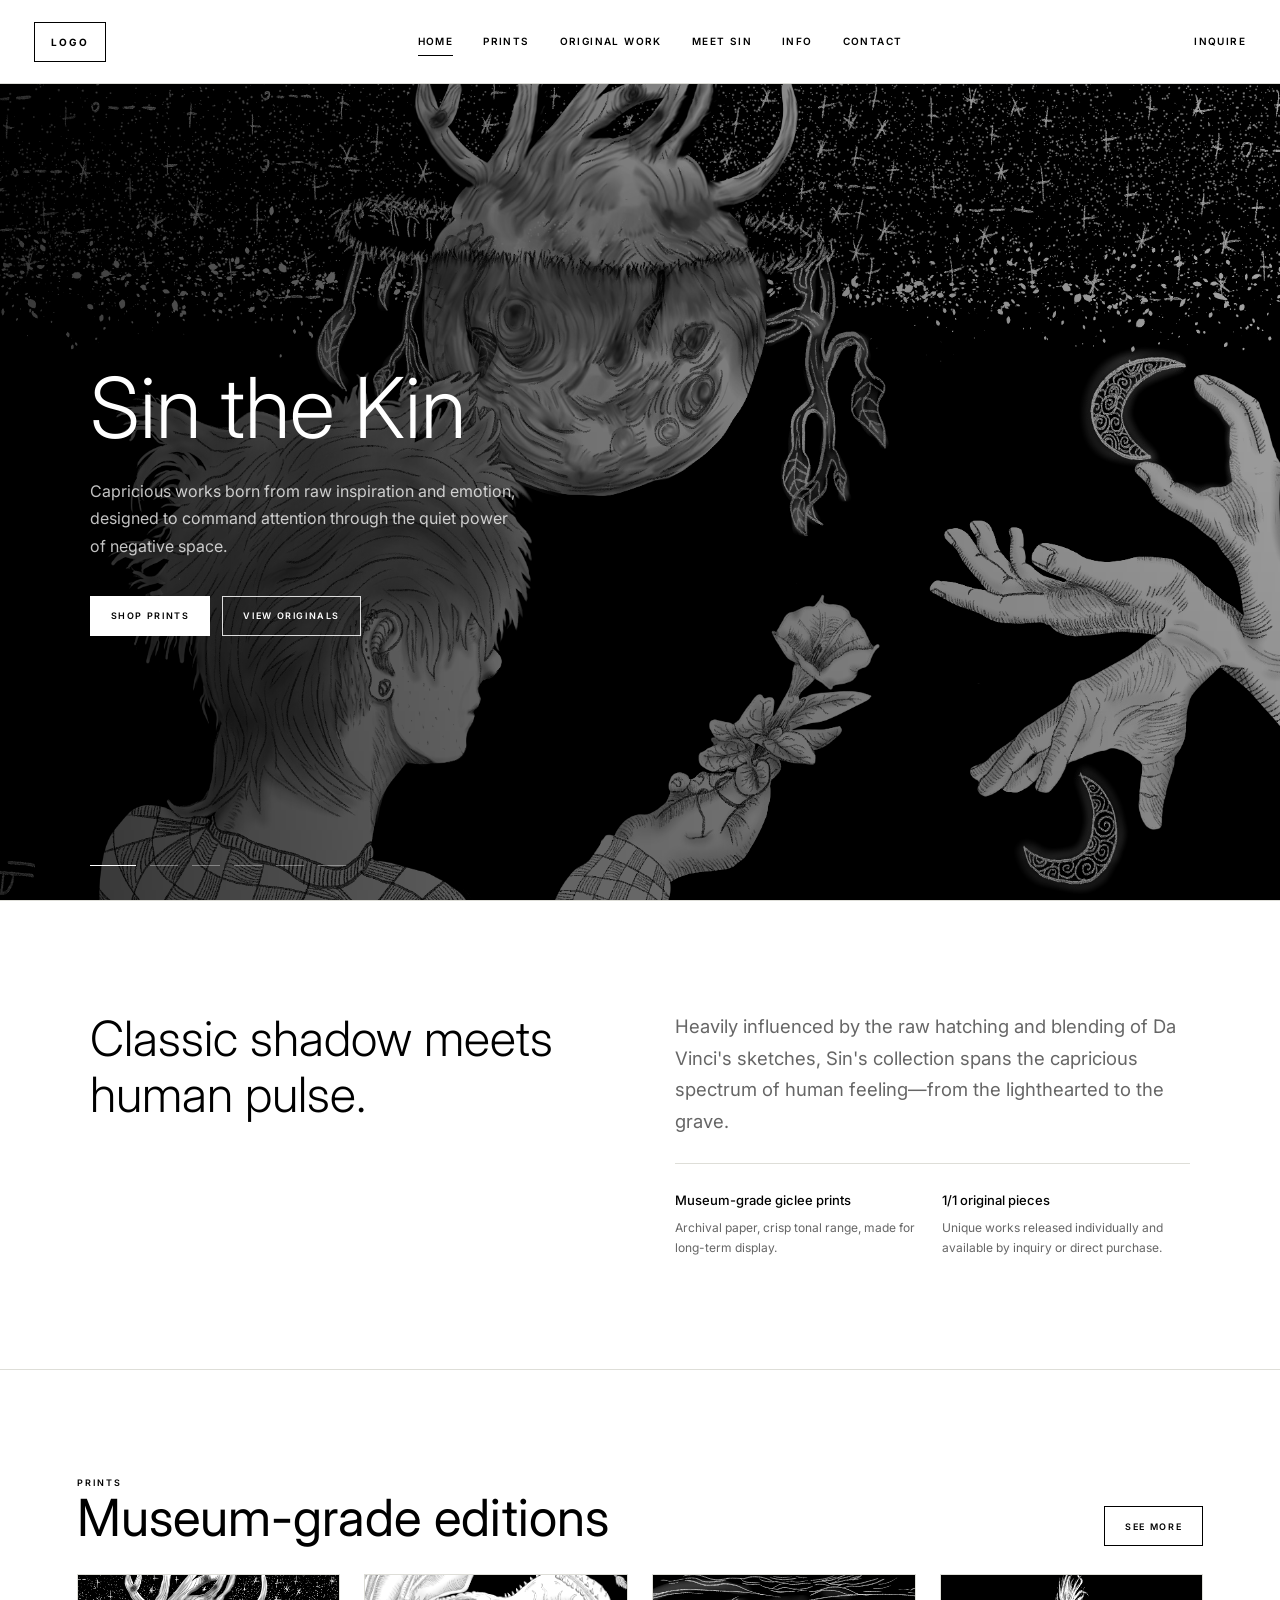
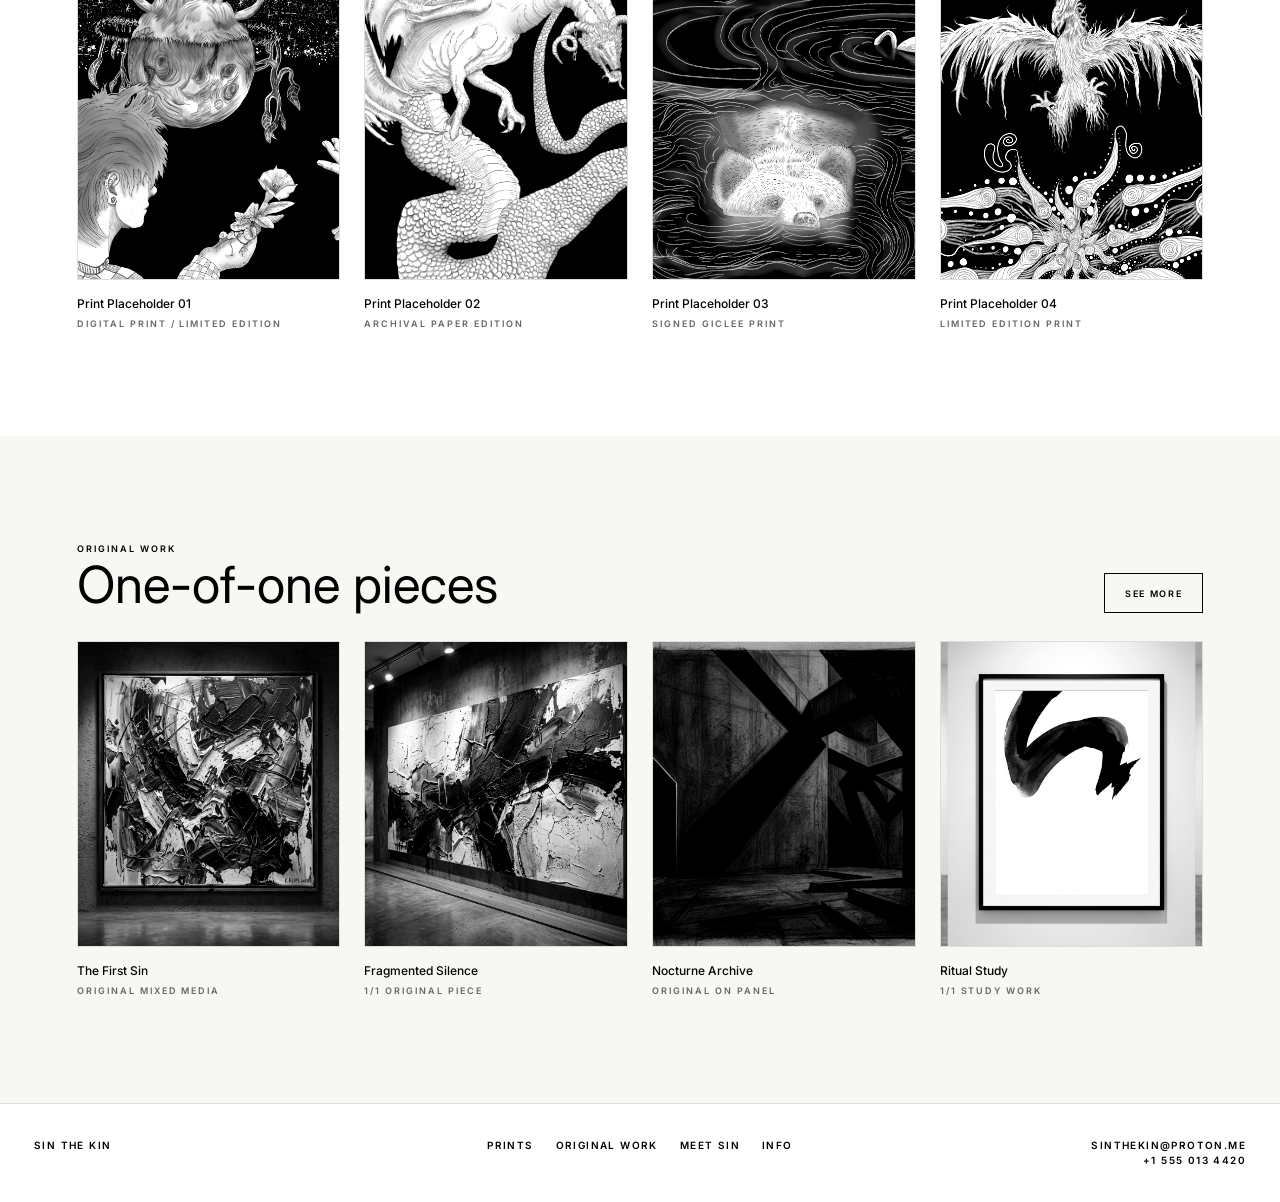
==== commit a55ec77c: "Animate home page sections" ====
--- a/index.html
+++ b/index.html
@@ -8,7 +8,7 @@
     <link rel="preconnect" href="https://fonts.googleapis.com">
     <link rel="preconnect" href="https://fonts.gstatic.com" crossorigin>
     <link href="https://fonts.googleapis.com/css2?family=Inter:wght@300;400;700;800;900&display=swap" rel="stylesheet">
-    <link rel="stylesheet" href="styles.css?v=home-copy-1">
+    <link rel="stylesheet" href="styles.css?v=home-fade-1">
 </head>
 
 <body>
@@ -53,7 +53,7 @@
             </div>
         </section>
 
-        <section class="intro-band" aria-labelledby="intro-title">
+        <section class="intro-band home-intro-band" aria-labelledby="intro-title">
             <h2 id="intro-title">Classic shadow meets human pulse.</h2>
             <div class="intro-copy">
                 <p>Heavily influenced by the raw hatching and blending of Da Vinci's sketches, Sin's collection spans the capricious spectrum of human feeling&mdash;from the lighthearted to the grave.</p>
@@ -70,7 +70,7 @@
             </div>
         </section>
 
-        <section class="section" aria-labelledby="prints-preview">
+        <section class="section home-preview-section" aria-labelledby="prints-preview">
             <div class="section-header">
                 <div>
                     <p class="eyebrow">Prints</p>
@@ -110,7 +110,7 @@
             </div>
         </section>
 
-        <section class="section alt" aria-labelledby="originals-preview">
+        <section class="section alt home-preview-section" aria-labelledby="originals-preview">
             <div class="section-header">
                 <div>
                     <p class="eyebrow">Original work</p>
--- a/styles.css
+++ b/styles.css
@@ -275,6 +275,10 @@
     padding: 110px clamp(24px, 7vw, 104px);
 }
 
+.home-intro-band {
+    animation: faqFadeDown 900ms ease both;
+}
+
 .intro-band h2 {
     color: var(--black);
     font-size: clamp(30px, 3.8vw, 54px);
@@ -321,6 +325,15 @@
 
 .section.alt {
     background: var(--paper);
+}
+
+.home-preview-section .section-header {
+    animation: faqFadeDown 900ms ease both;
+}
+
+.home-preview-section .product-grid {
+    animation: faqFadeDown 900ms ease both;
+    animation-delay: 160ms;
 }
 
 .section-header,
@@ -612,7 +625,10 @@
     .contact-page-header,
     .contact-form,
     .shop-page-header,
-    .shop-grid-section .product-grid {
+    .shop-grid-section .product-grid,
+    .home-intro-band,
+    .home-preview-section .section-header,
+    .home-preview-section .product-grid {
         animation: none;
     }
 }
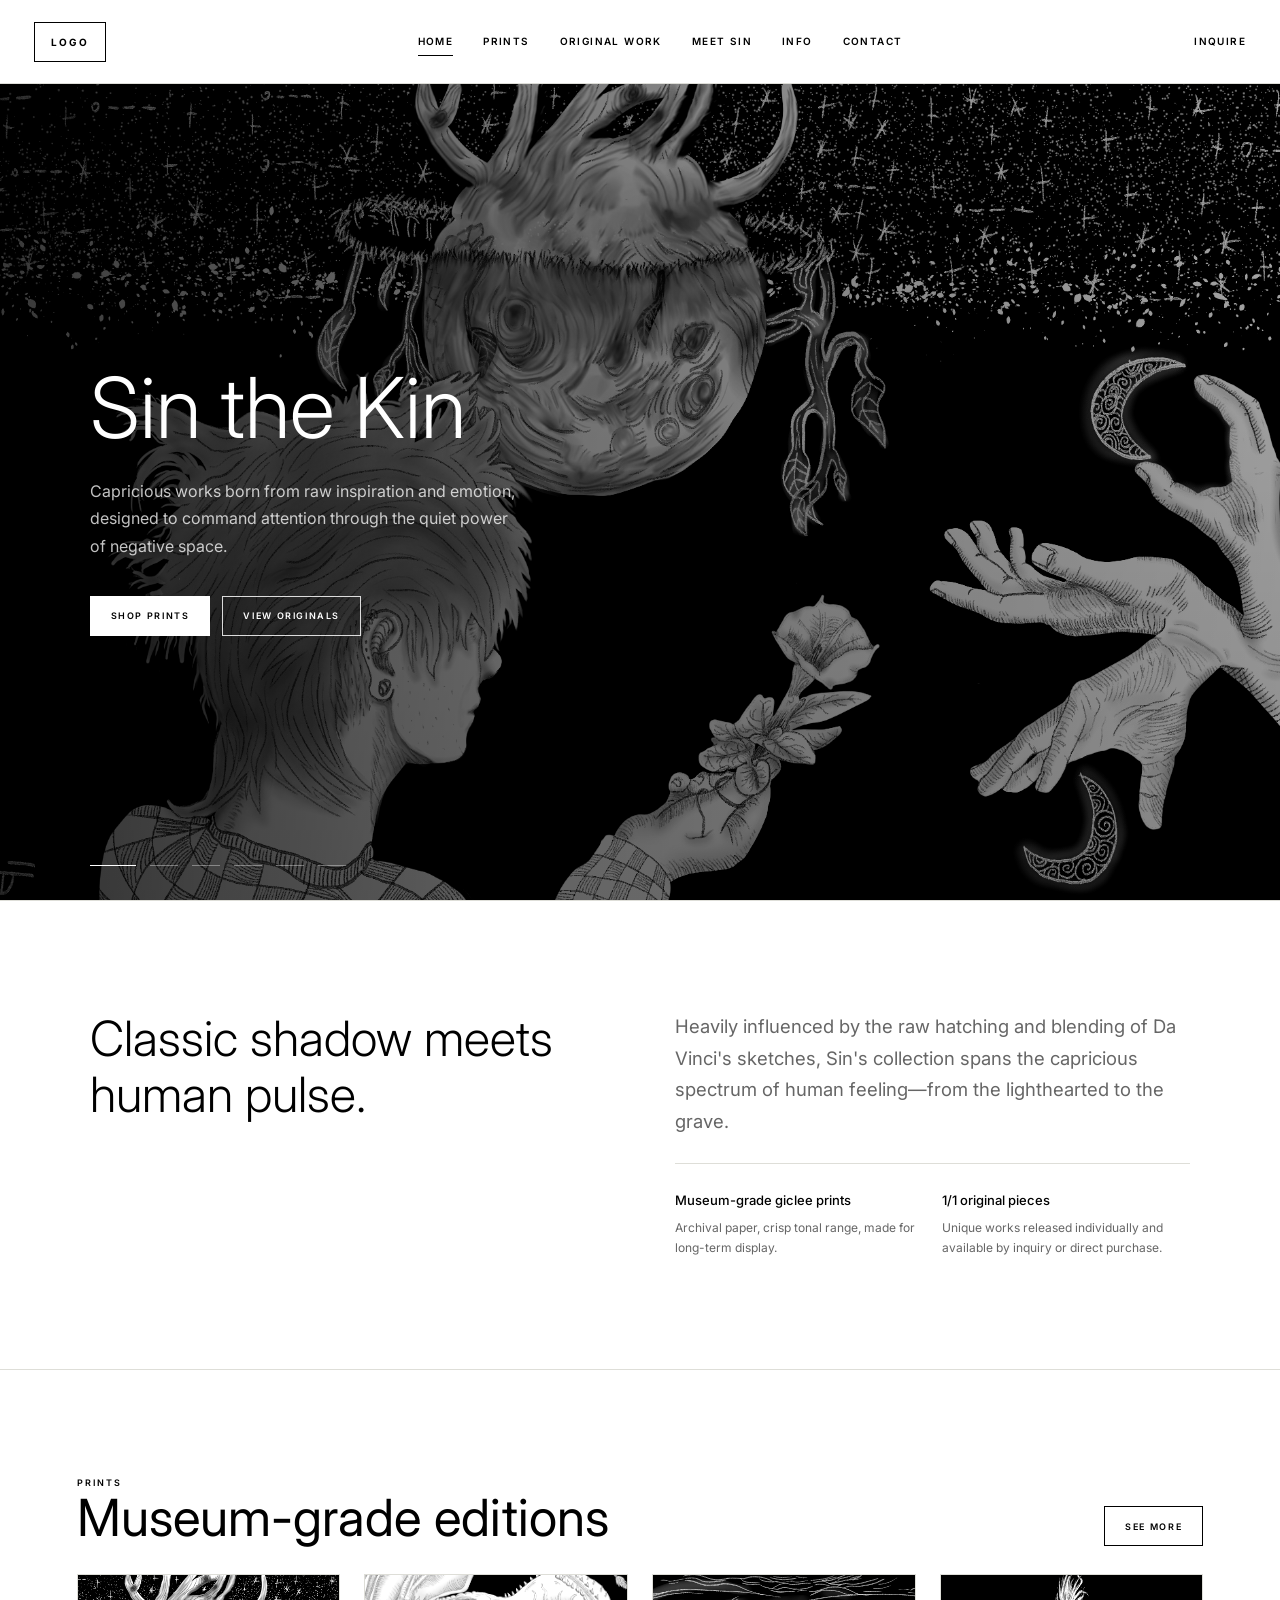
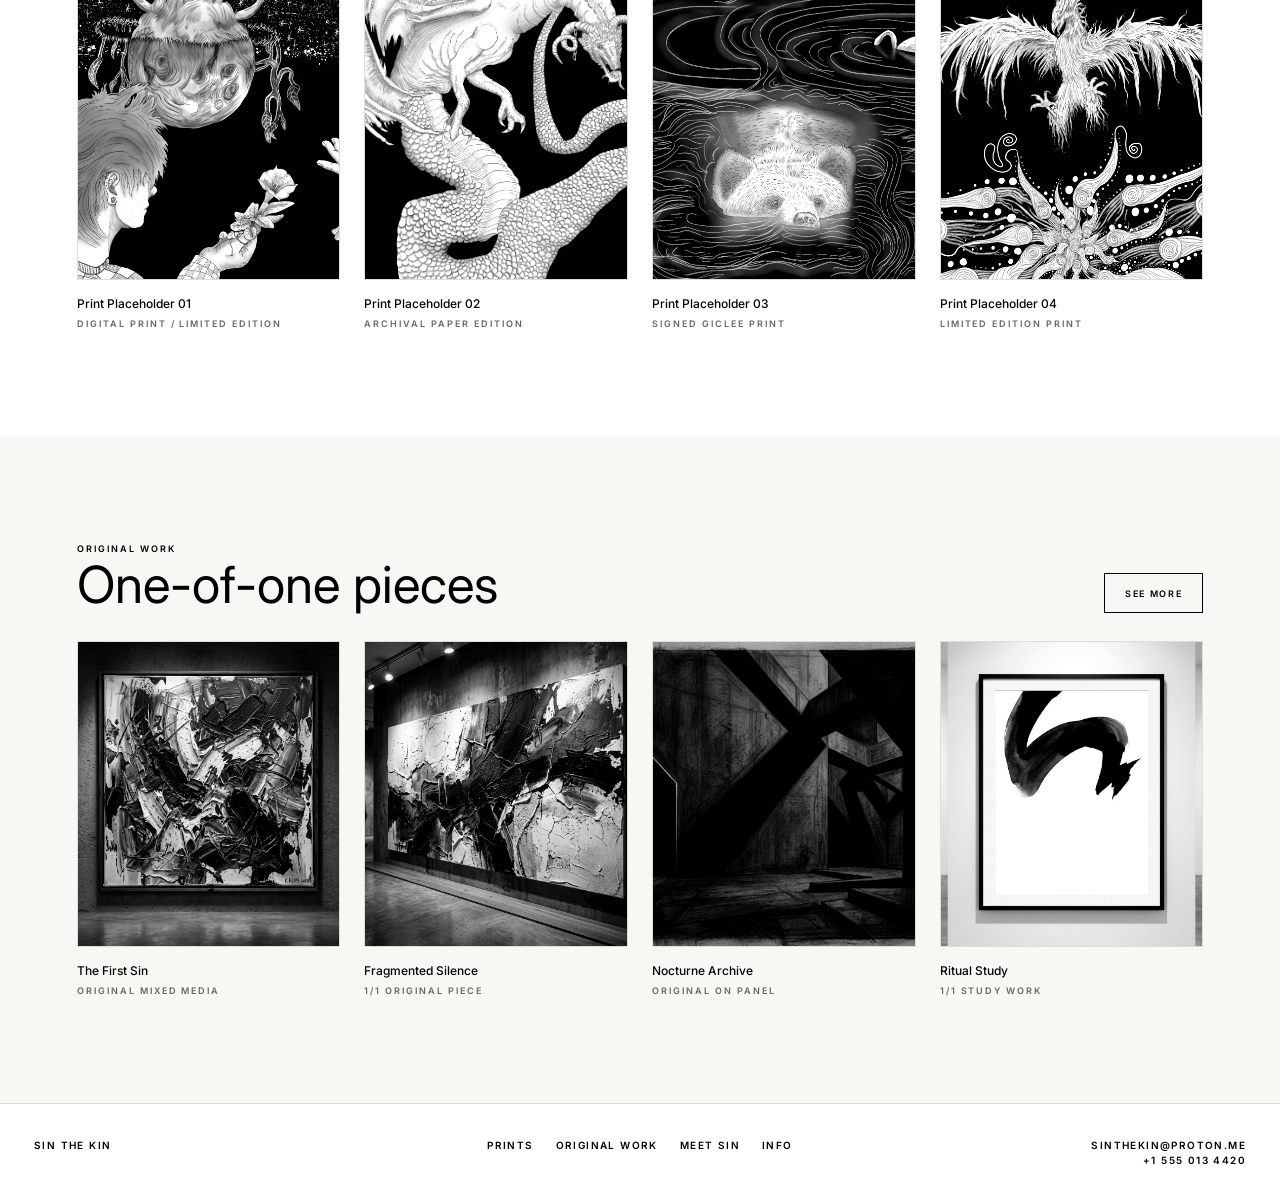
==== commit 5aec6ef1: "Reveal home sections on scroll" ====
--- a/index.html
+++ b/index.html
@@ -8,7 +8,7 @@
     <link rel="preconnect" href="https://fonts.googleapis.com">
     <link rel="preconnect" href="https://fonts.gstatic.com" crossorigin>
     <link href="https://fonts.googleapis.com/css2?family=Inter:wght@300;400;700;800;900&display=swap" rel="stylesheet">
-    <link rel="stylesheet" href="styles.css?v=home-fade-1">
+    <link rel="stylesheet" href="styles.css?v=home-scroll-reveal-1">
 </head>
 
 <body>
@@ -162,6 +162,8 @@
         <p class="footer-contact">sinthekin@proton.me<br>+1 555 013 4420</p>
     </footer>
     <script>
+        document.documentElement.classList.add('js');
+
         const heroSlides = document.querySelectorAll('.hero-slide');
         const heroDots = document.querySelectorAll('.hero-dots span');
         let heroIndex = 0;
@@ -177,6 +179,26 @@
         setInterval(() => {
             setHeroSlide((heroIndex + 1) % heroSlides.length);
         }, 4800);
+
+        const revealTargets = document.querySelectorAll('.home-intro-band, .home-preview-section .section-header, .home-preview-section .product-grid');
+
+        if ('IntersectionObserver' in window) {
+            const revealObserver = new IntersectionObserver((entries, observer) => {
+                entries.forEach((entry) => {
+                    if (entry.isIntersecting) {
+                        entry.target.classList.add('is-visible');
+                        observer.unobserve(entry.target);
+                    }
+                });
+            }, {
+                rootMargin: '0px 0px -12% 0px',
+                threshold: 0.16
+            });
+
+            revealTargets.forEach((target) => revealObserver.observe(target));
+        } else {
+            revealTargets.forEach((target) => target.classList.add('is-visible'));
+        }
     </script>
 </body>
 
--- a/styles.css
+++ b/styles.css
@@ -276,7 +276,7 @@
 }
 
 .home-intro-band {
-    animation: faqFadeDown 900ms ease both;
+    transition: opacity 900ms ease, transform 900ms ease;
 }
 
 .intro-band h2 {
@@ -328,12 +328,25 @@
 }
 
 .home-preview-section .section-header {
-    animation: faqFadeDown 900ms ease both;
+    transition: opacity 900ms ease, transform 900ms ease;
 }
 
 .home-preview-section .product-grid {
-    animation: faqFadeDown 900ms ease both;
-    animation-delay: 160ms;
+    transition: opacity 900ms ease 160ms, transform 900ms ease 160ms;
+}
+
+.js .home-intro-band,
+.js .home-preview-section .section-header,
+.js .home-preview-section .product-grid {
+    opacity: 0;
+    transform: translateY(-12px);
+}
+
+.js .home-intro-band.is-visible,
+.js .home-preview-section .section-header.is-visible,
+.js .home-preview-section .product-grid.is-visible {
+    opacity: 1;
+    transform: translateY(0);
 }
 
 .section-header,
@@ -631,6 +644,19 @@
     .home-preview-section .product-grid {
         animation: none;
     }
+
+    .home-intro-band,
+    .home-preview-section .section-header,
+    .home-preview-section .product-grid {
+        transition: none;
+    }
+
+    .js .home-intro-band,
+    .js .home-preview-section .section-header,
+    .js .home-preview-section .product-grid {
+        opacity: 1;
+        transform: none;
+    }
 }
 
 summary {
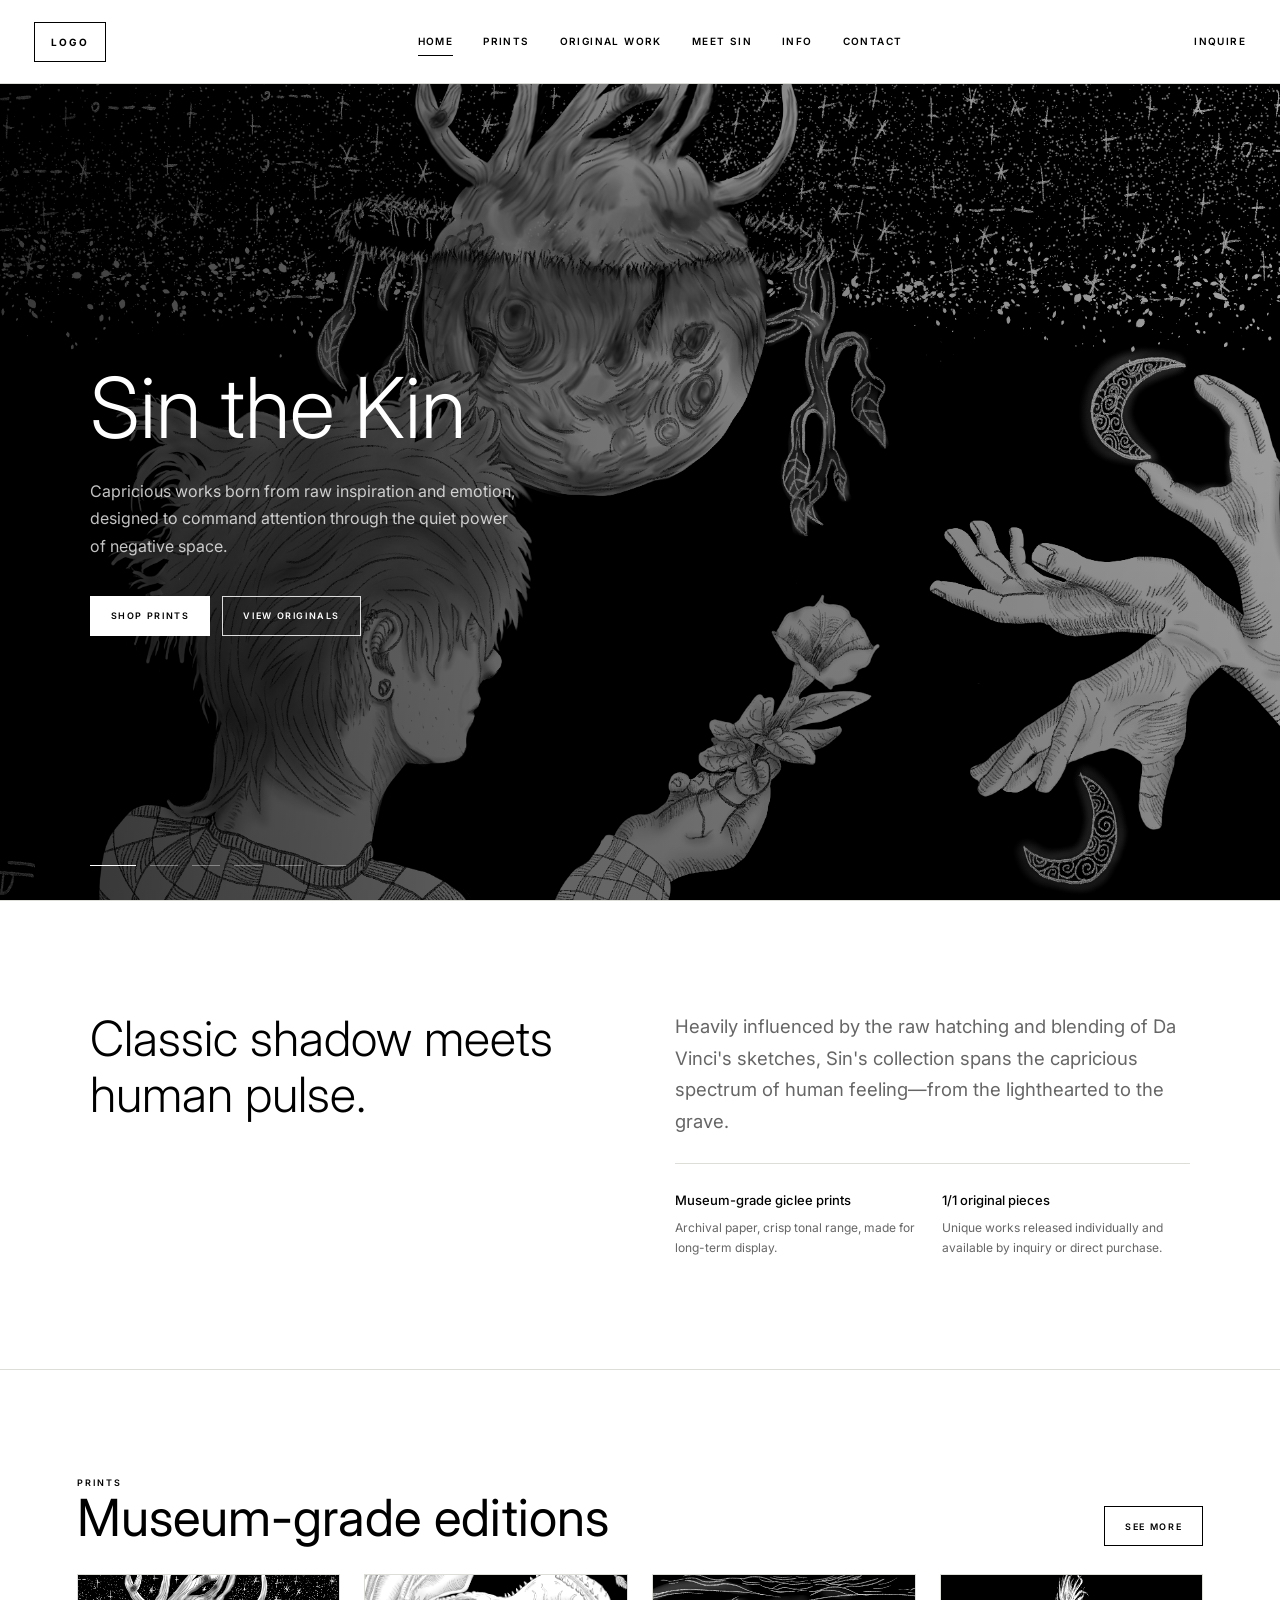
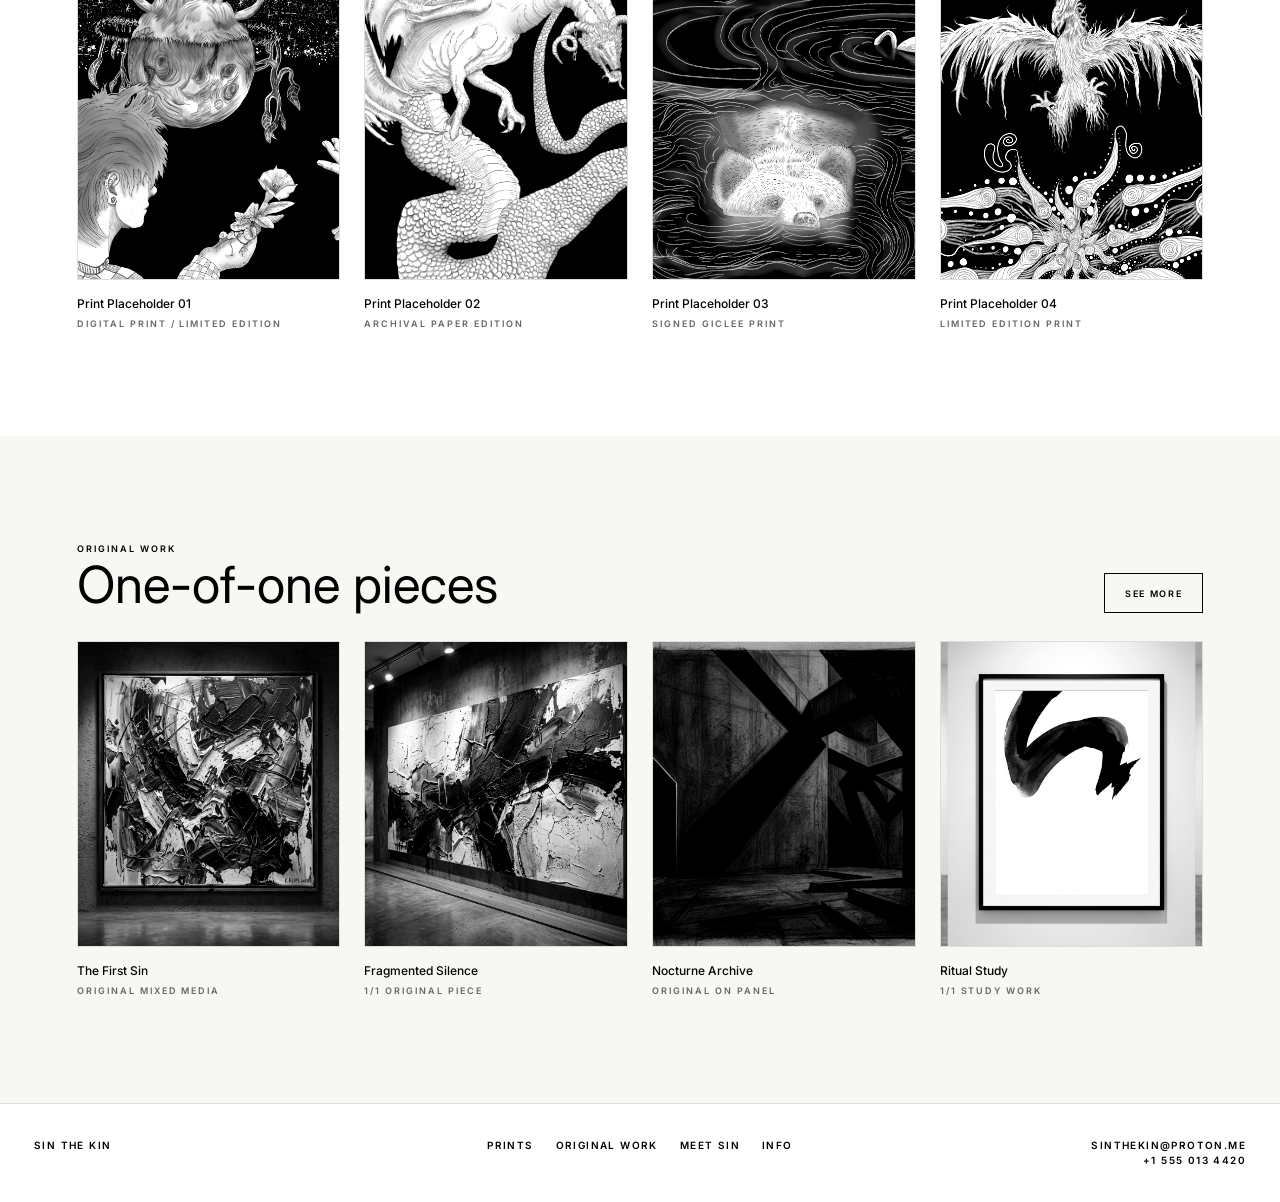
==== commit aa368830: "Fade in home hero" ====
--- a/index.html
+++ b/index.html
@@ -8,7 +8,7 @@
     <link rel="preconnect" href="https://fonts.googleapis.com">
     <link rel="preconnect" href="https://fonts.gstatic.com" crossorigin>
     <link href="https://fonts.googleapis.com/css2?family=Inter:wght@300;400;700;800;900&display=swap" rel="stylesheet">
-    <link rel="stylesheet" href="styles.css?v=home-scroll-reveal-1">
+    <link rel="stylesheet" href="styles.css?v=home-hero-fade-1">
 </head>
 
 <body>
--- a/styles.css
+++ b/styles.css
@@ -112,6 +112,7 @@
 }
 
 .hero {
+    animation: faqFadeDown 900ms ease both;
     align-items: center;
     background: var(--black);
     display: flex;
@@ -630,6 +631,7 @@
 }
 
 @media (prefers-reduced-motion: reduce) {
+    .hero,
     .info-page-header,
     .info-list details,
     .meet-page-header,
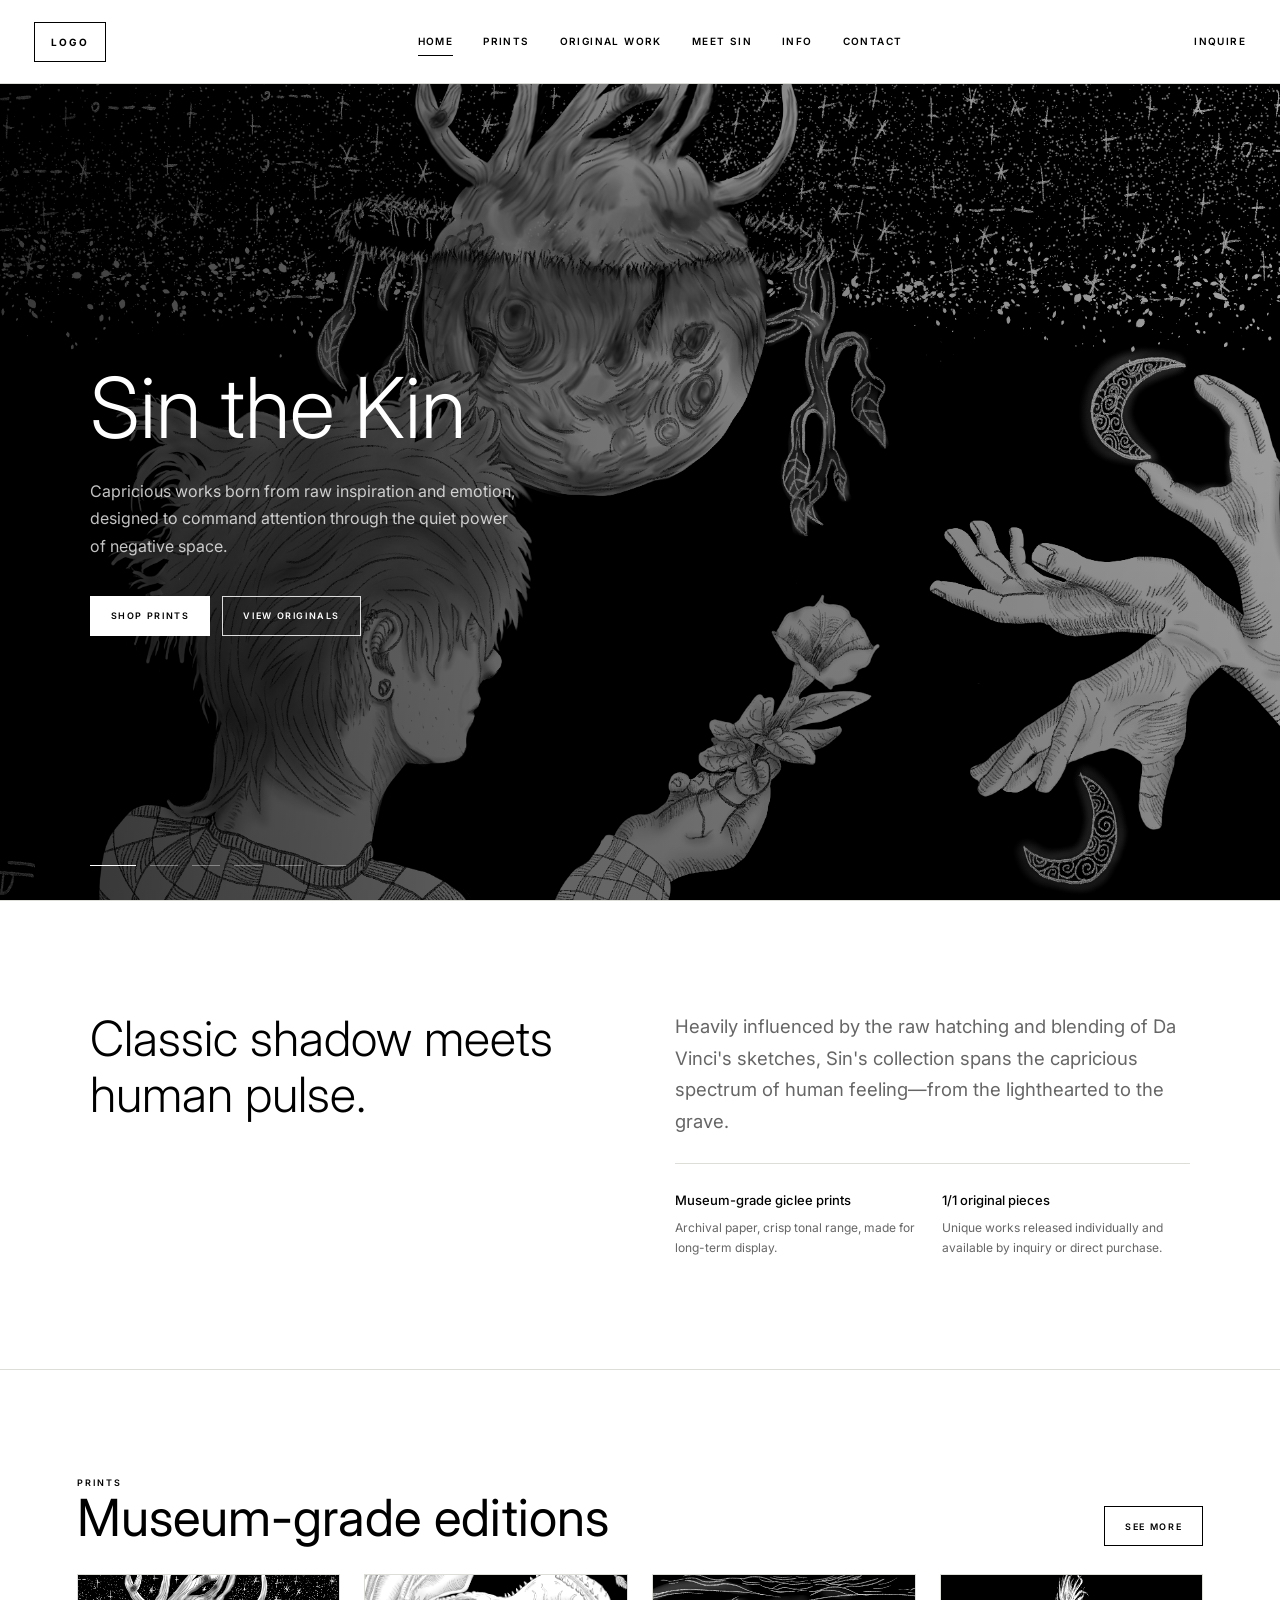
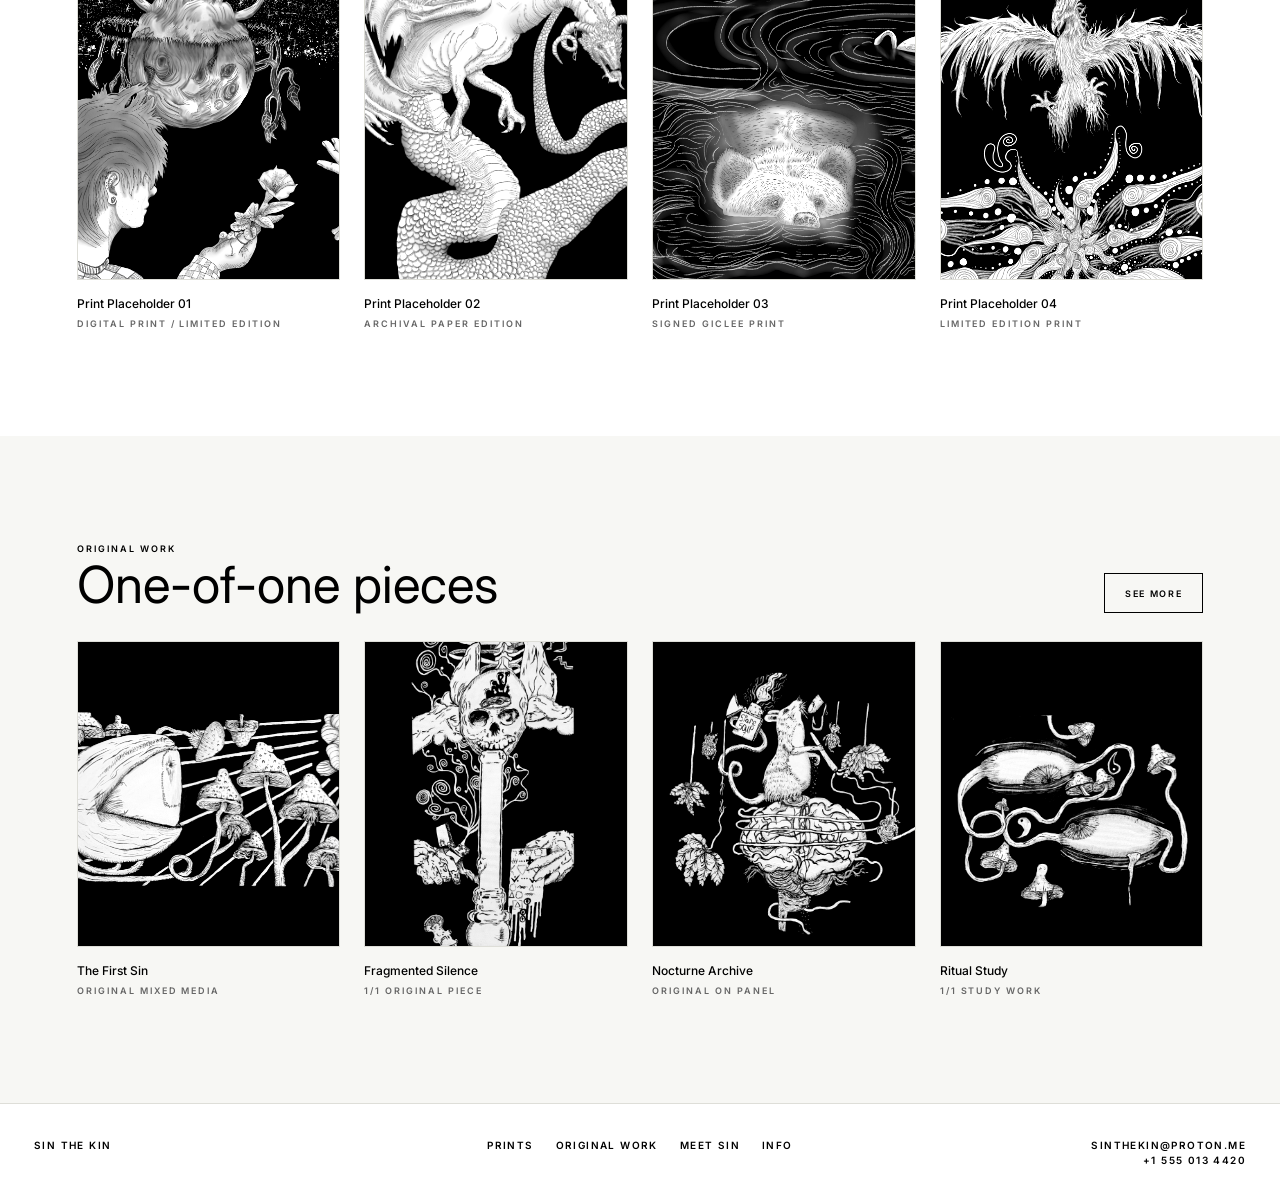
==== commit 12719932: "Add original artwork photos" ====
--- a/index.html
+++ b/index.html
@@ -8,7 +8,7 @@
     <link rel="preconnect" href="https://fonts.googleapis.com">
     <link rel="preconnect" href="https://fonts.gstatic.com" crossorigin>
     <link href="https://fonts.googleapis.com/css2?family=Inter:wght@300;400;700;800;900&display=swap" rel="stylesheet">
-    <link rel="stylesheet" href="styles.css?v=home-hero-fade-1">
+    <link rel="stylesheet" href="styles.css?v=original-assets-1">
 </head>
 
 <body>
@@ -121,28 +121,28 @@
             <div class="product-grid">
                 <article class="product-card">
                     <a href="originals.html">
-                        <div class="product-image"><img src="assets/original-01.png" alt="The First Sin original artwork"></div>
+                        <div class="product-image"><img src="assets/original-mushroom-field.jpg" alt="Original painting placeholder 01"></div>
                         <h3>The First Sin</h3>
                         <p class="product-meta">Original mixed media</p>
                     </a>
                 </article>
                 <article class="product-card">
                     <a href="originals.html">
-                        <div class="product-image"><img src="assets/hero-01.png" alt="Fragmented Silence original artwork"></div>
+                        <div class="product-image"><img src="assets/original-skull-column.jpg" alt="Original painting placeholder 02"></div>
                         <h3>Fragmented Silence</h3>
                         <p class="product-meta">1/1 original piece</p>
                     </a>
                 </article>
                 <article class="product-card">
                     <a href="originals.html">
-                        <div class="product-image"><img src="assets/hero-02.png" alt="Nocturne Archive original artwork"></div>
+                        <div class="product-image"><img src="assets/original-rat-study.jpg" alt="Original painting placeholder 03"></div>
                         <h3>Nocturne Archive</h3>
                         <p class="product-meta">Original on panel</p>
                     </a>
                 </article>
                 <article class="product-card">
                     <a href="originals.html">
-                        <div class="product-image"><img src="assets/print-01.png" alt="Ritual Study original artwork"></div>
+                        <div class="product-image"><img src="assets/original-mushroom-eyes.jpg" alt="Original painting placeholder 04"></div>
                         <h3>Ritual Study</h3>
                         <p class="product-meta">1/1 study work</p>
                     </a>
--- a/styles.css
+++ b/styles.css
@@ -428,7 +428,18 @@
     grid-template-columns: minmax(0, 1.1fr) minmax(300px, 0.9fr);
 }
 
+.product-page-header {
+    animation: faqFadeDown 900ms ease both;
+}
+
+.product-detail {
+    animation: faqFadeDown 900ms ease both;
+    animation-delay: 280ms;
+}
+
 .product-detail-image {
+    animation: faqFadeDown 900ms ease both;
+    animation-delay: 140ms;
     background: var(--soft);
     border: 1px solid var(--line);
 }
@@ -523,21 +534,22 @@
 
 .contact-page-header {
     animation: faqFadeDown 900ms ease both;
-    padding-left: calc(clamp(22px, 6vw, 86px) + var(--inner-page-inset));
+    justify-content: center;
+    text-align: center;
 }
 
 .contact-section {
-    padding-top: 76px;
+    padding-top: 56px;
 }
 
 .contact-form {
     animation: faqFadeDown 900ms ease both;
     animation-delay: 160ms;
     display: grid;
-    gap: 50px;
-    margin-left: var(--inner-page-inset);
-    max-width: 920px;
-    width: min(calc(100% - var(--inner-page-inset)), 920px);
+    gap: 38px;
+    margin-inline: auto;
+    max-width: 760px;
+    width: min(64vw, 760px);
 }
 
 .shop-page-header {
@@ -639,6 +651,9 @@
     .meet-statement-section .statement-text,
     .contact-page-header,
     .contact-form,
+    .product-page-header,
+    .product-detail-image,
+    .product-detail,
     .shop-page-header,
     .shop-grid-section .product-grid,
     .home-intro-band,
@@ -756,12 +771,12 @@
 
 .contact-form label {
     display: grid;
-    gap: 18px;
+    gap: 12px;
 }
 
 .contact-form span {
     color: var(--muted);
-    font-size: 18px;
+    font-size: 14px;
     font-weight: 400;
 }
 
@@ -773,14 +788,14 @@
     border-radius: 0;
     color: var(--black);
     font: inherit;
-    font-size: 16px;
+    font-size: 14px;
     outline: none;
-    padding: 0 0 12px;
+    padding: 0 0 9px;
     width: 100%;
 }
 
 .contact-form textarea {
-    min-height: 136px;
+    min-height: 104px;
     resize: vertical;
 }
 
@@ -796,10 +811,10 @@
     color: var(--black);
     cursor: pointer;
     font: inherit;
-    font-size: 10px;
+    font-size: 9px;
     font-weight: 700;
-    letter-spacing: 0.18em;
-    padding: 13px 18px;
+    letter-spacing: 0.16em;
+    padding: 10px 14px;
     text-transform: uppercase;
 }
 
@@ -867,8 +882,8 @@
     }
 
     .contact-form {
-        margin-left: var(--inner-page-inset);
-        width: min(calc(100% - var(--inner-page-inset)), 920px);
+        margin-inline: auto;
+        width: min(82vw, 920px);
     }
 
     .product-grid,
@@ -908,19 +923,18 @@
     }
 
     .info-page-header,
-    .meet-page-header,
-    .contact-page-header {
+    .meet-page-header {
         padding-left: calc(18px + var(--inner-page-inset));
     }
 
     .contact-section {
-        padding-top: 42px;
+        padding-top: 34px;
     }
 
     .contact-form {
-        gap: 38px;
-        margin-left: var(--inner-page-inset);
-        width: calc(100% - var(--inner-page-inset));
+        gap: 30px;
+        margin-inline: auto;
+        width: min(100%, 560px);
     }
 
     .section-header,
